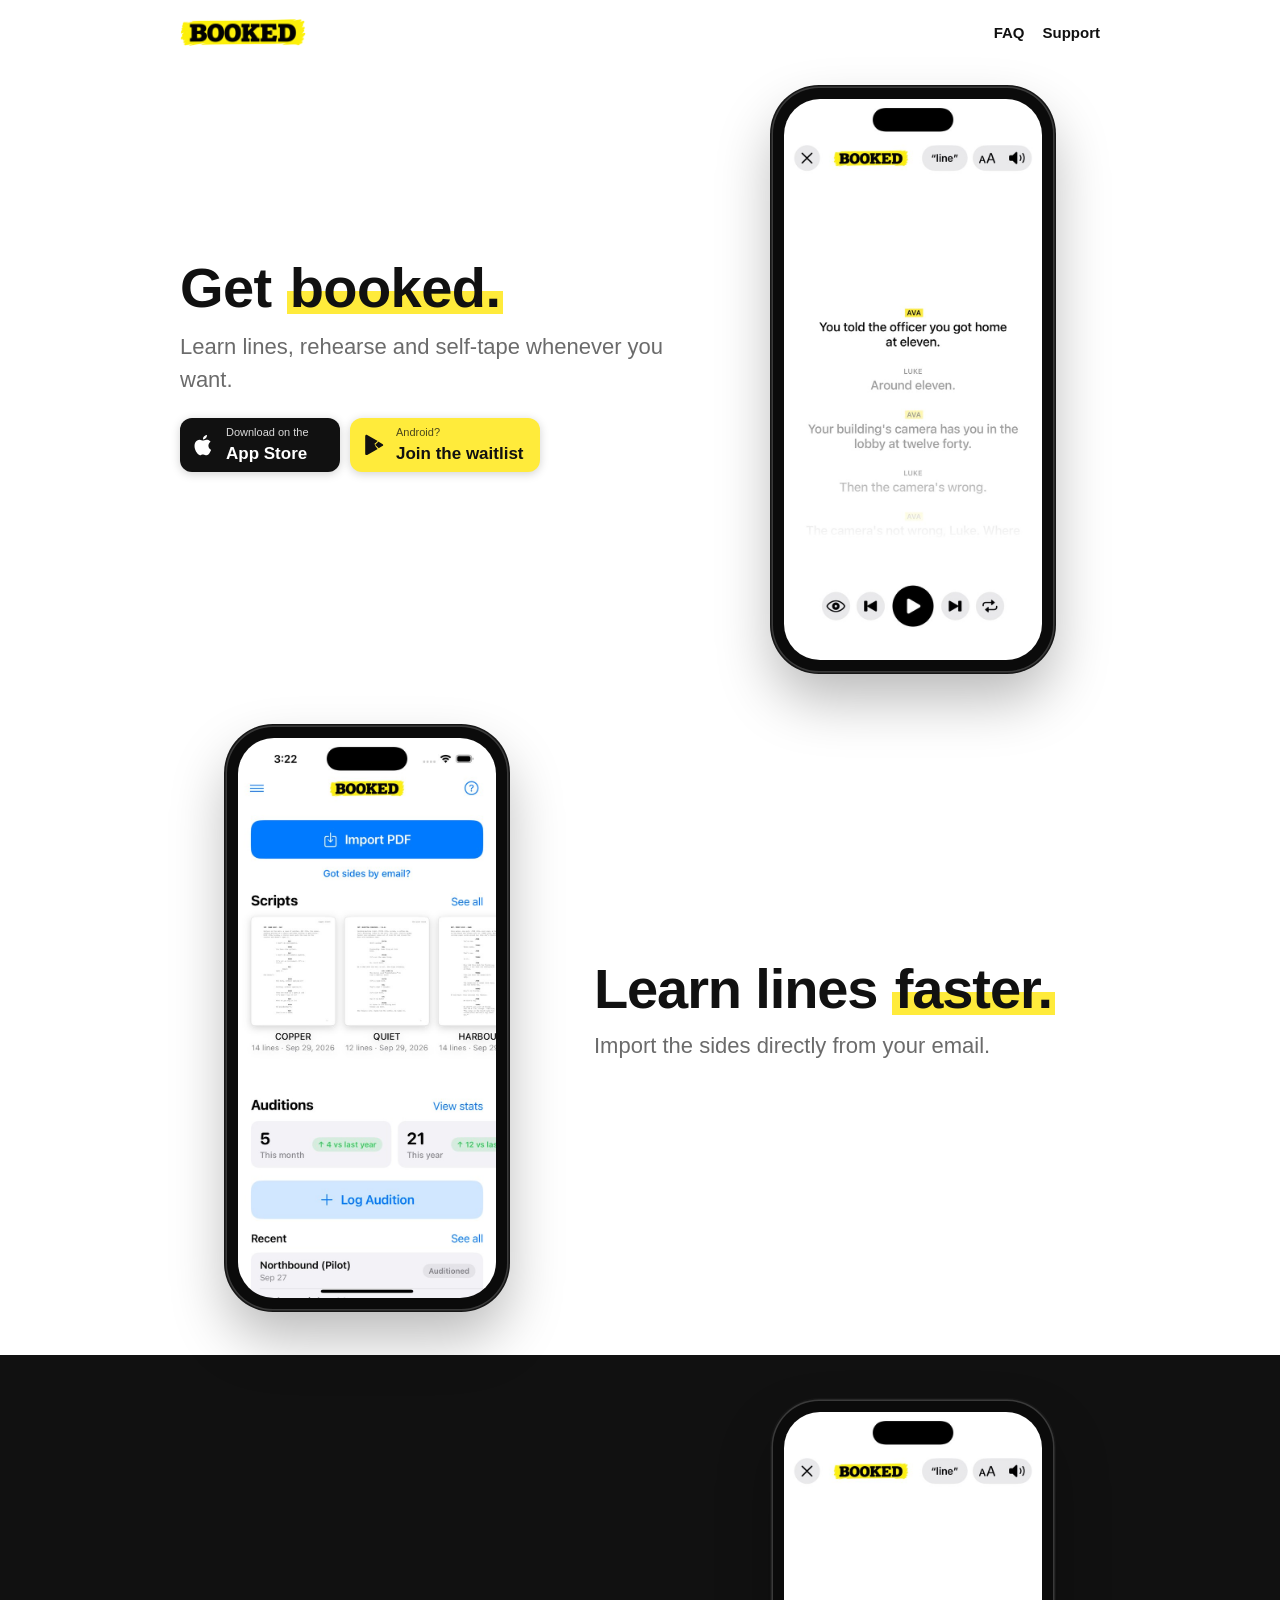
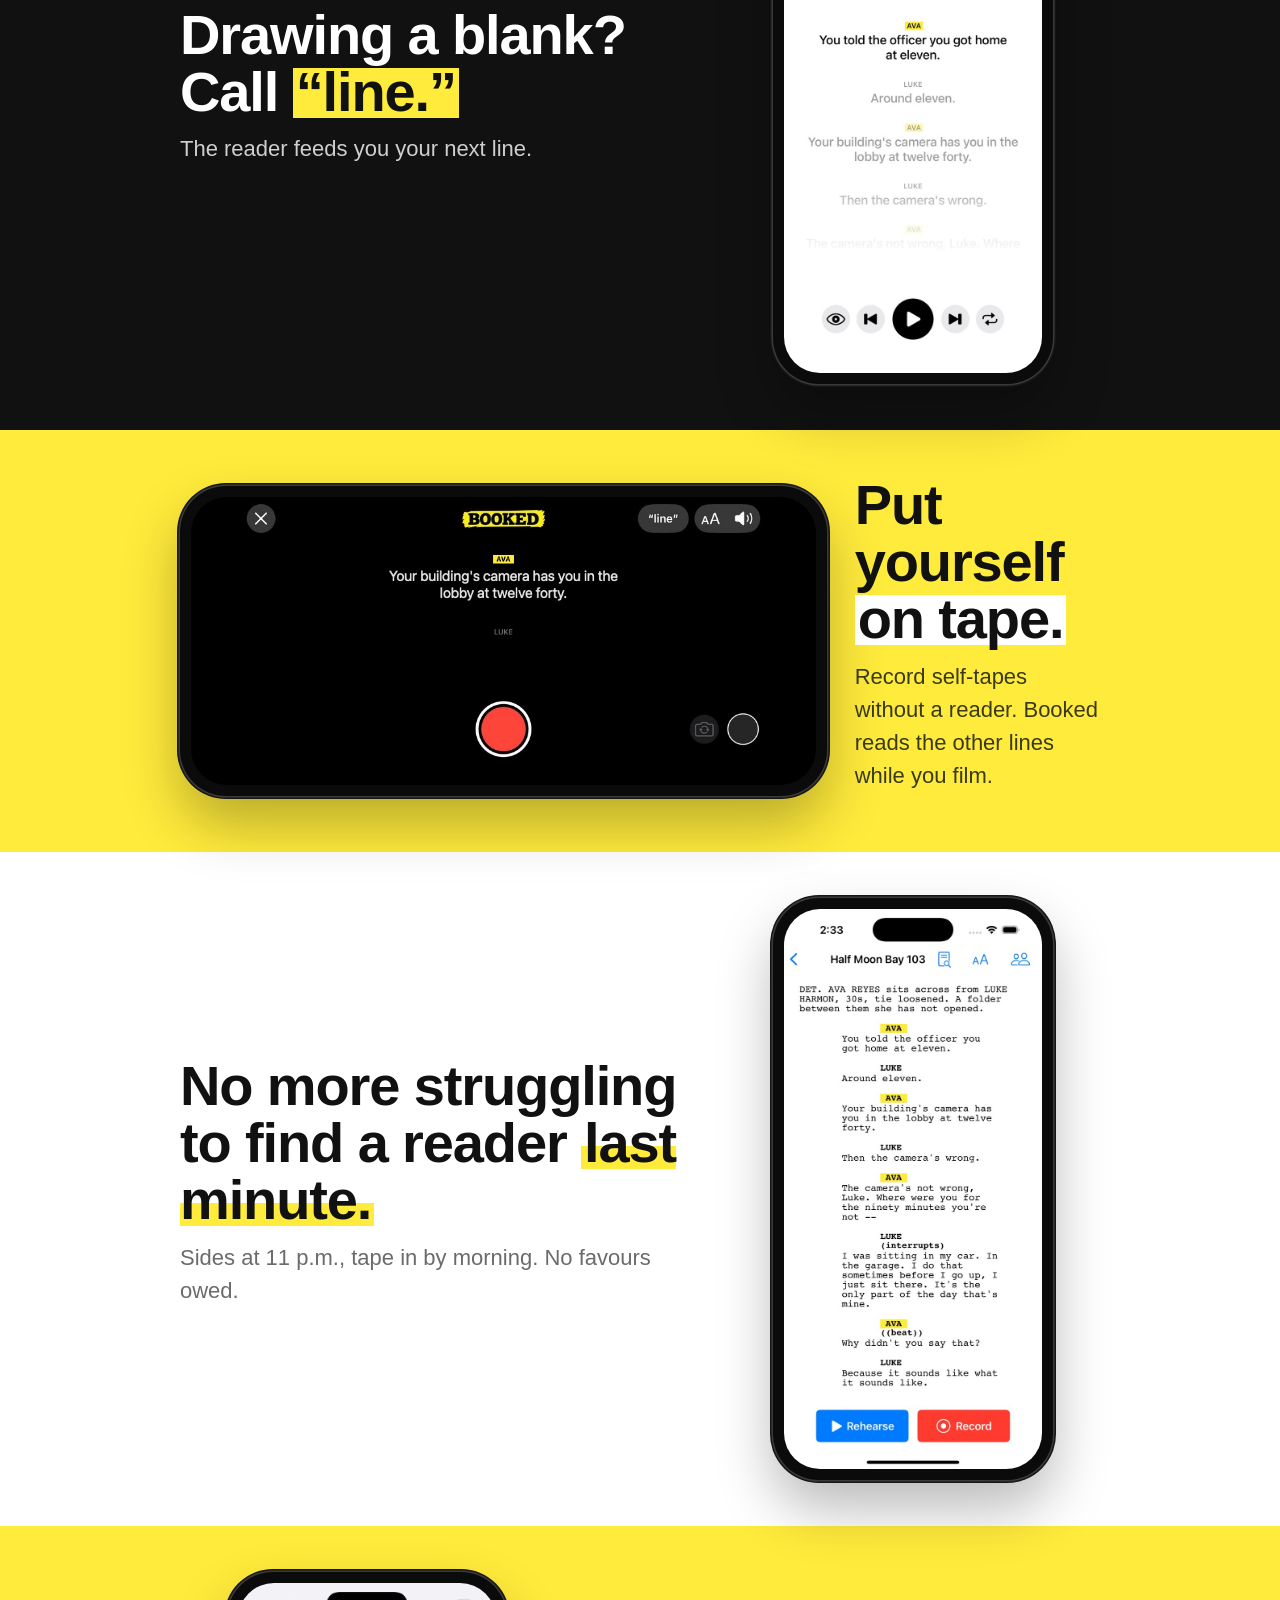
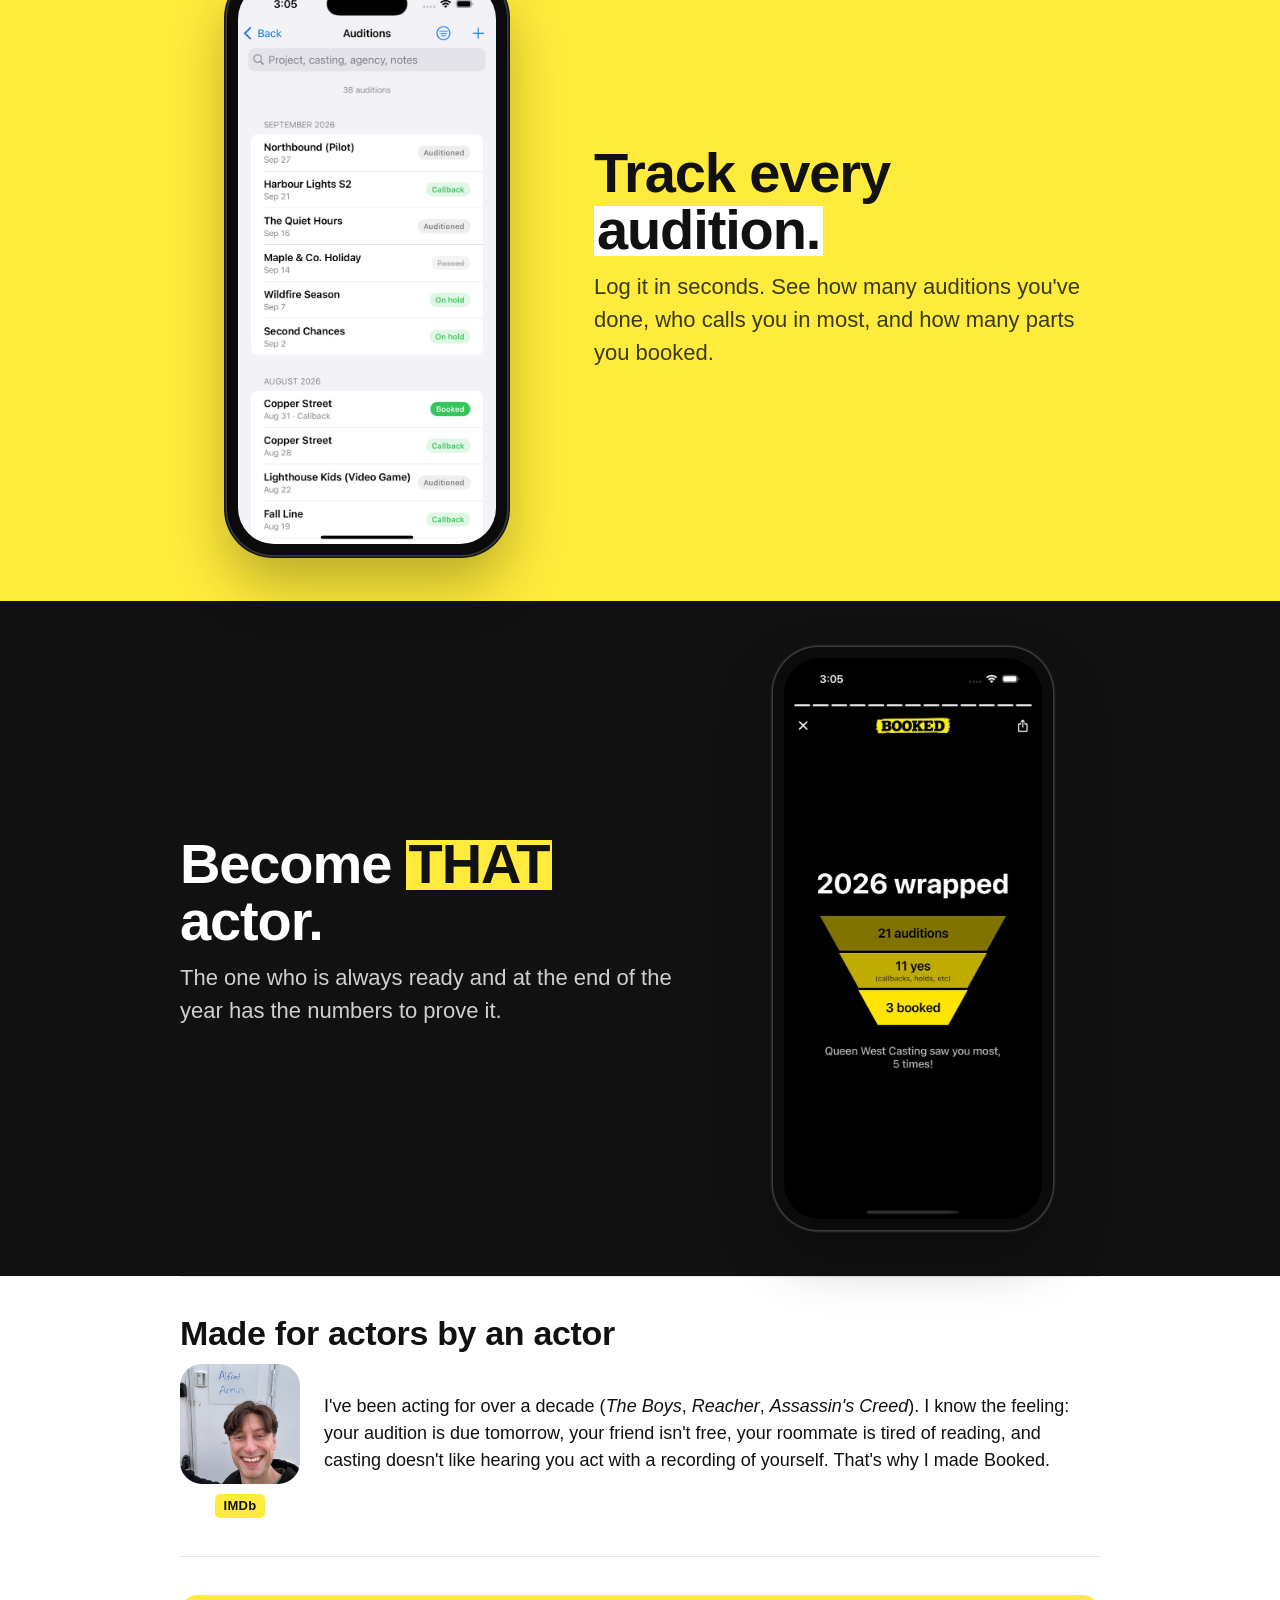
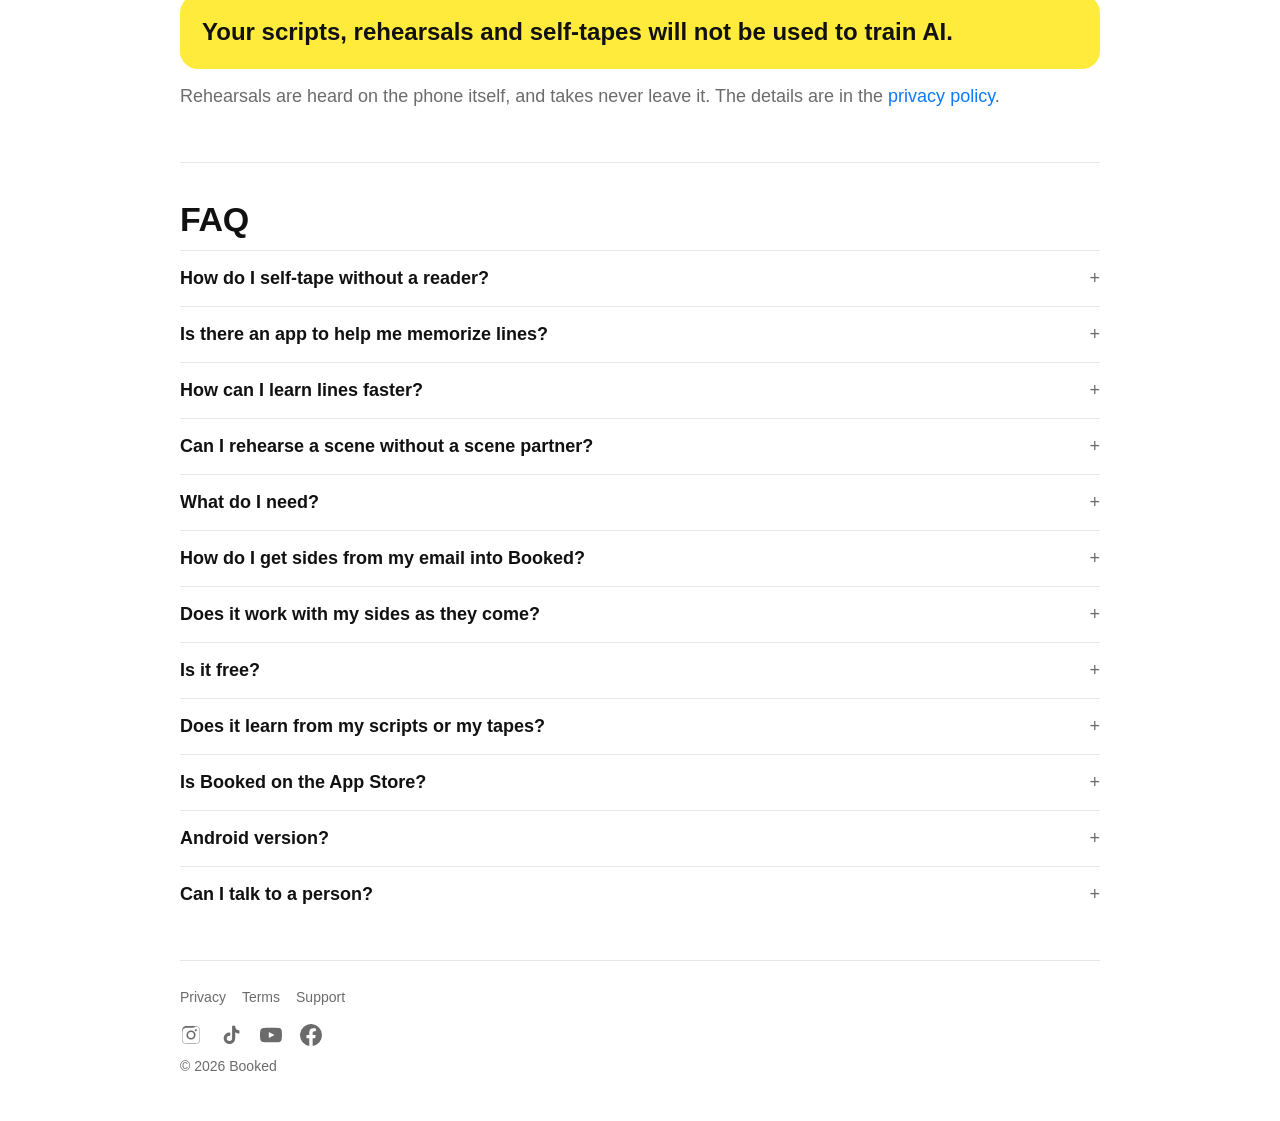
==== public/index.html @ 01e5031c "Search and answer-engine pass: memorize/rehearse/self-tape wording, accurate structured data - Meta " ====
<!DOCTYPE html>
<html lang="en">
<head>
  <meta charset="UTF-8" />
  <meta name="viewport" content="width=device-width, initial-scale=1" />
  <title>Booked: the app to learn lines, rehearse and self-tape</title>
  <meta name="description" content="Booked is the app to memorize lines, rehearse and record self-tapes without a reader. It reads the other characters, comes in on your cue, and feeds you the next line when you blank. Made for actors by a working actor." />
  <link rel="icon" href="favicon.png" />
  <link rel="apple-touch-icon" href="apple-touch-icon.png" />
  <link rel="canonical" href="https://bookedactors.com/" />
  <meta property="og:type" content="website" />
  <meta property="og:title" content="Booked: the app to learn lines, rehearse and self-tape" />
  <meta property="og:description" content="A reader that runs your sides with you, comes in on your cue, and tapes the take. Made for actors by a working actor." />
  <meta property="og:site_name" content="Booked" />
  <meta property="og:url" content="https://bookedactors.com/" />
  <meta property="og:image" content="https://bookedactors.com/shot-rehearse.jpg" />
  <meta name="twitter:card" content="summary_large_image" />
  <link rel="stylesheet" href="site.css" />
  <script defer src="/_vercel/insights/script.js"></script>
  <script type="application/ld+json">
  {
    "@context": "https://schema.org",
    "@graph": [
      {
        "@type": "SoftwareApplication",
        "name": "Booked",
        "url": "https://bookedactors.com/",
        "applicationCategory": "LifestyleApplication",
        "operatingSystem": "iOS",
        "inLanguage": "en",
        "downloadUrl": "https://apps.apple.com/app/id6818271531",
        "image": "https://bookedactors.com/icon.png",
        "screenshot": [
          "https://bookedactors.com/shot-rehearse.jpg",
          "https://bookedactors.com/shot-home.jpg",
          "https://bookedactors.com/shot-record-landscape.jpg",
          "https://bookedactors.com/shot-auditions.jpg"
        ],
        "description": "A self-tape reader app for actors. Import your sides, rehearse with a reader that plays the other characters and comes in on your cue, memorize your lines by calling \"line\" when you blank, record self-tapes without a reader, and track your auditions.",
        "offers": [
          {
            "@type": "Offer",
            "name": "Free download",
            "price": "0",
            "priceCurrency": "USD",
            "description": "Free to download. The audition tracker and the demo scene are free."
          },
          {
            "@type": "Offer",
            "name": "Booked monthly subscription",
            "price": "14.99",
            "priceCurrency": "USD",
            "description": "Auto-renewing monthly subscription, billed through the App Store. Builds a reader for your own sides so you can rehearse and record with it.",
            "priceSpecification": {
              "@type": "UnitPriceSpecification",
              "price": "14.99",
              "priceCurrency": "USD",
              "billingDuration": "P1M",
              "referenceQuantity": { "@type": "QuantitativeValue", "value": 1, "unitCode": "MON" }
            }
          }
        ],
        "author": { "@type": "Person", "name": "Aris Tyros", "jobTitle": "Actor" },
        "sameAs": [
          "https://apps.apple.com/app/id6818271531",
          "https://www.instagram.com/bookedactors",
          "https://www.tiktok.com/@bookedactors",
          "https://www.youtube.com/@bookedactors",
          "https://www.facebook.com/bookedactors"
        ],
        "featureList": [
          "Audition reader that plays the other characters and comes in on your cue",
          "Rehearse scenes without a scene partner",
          "Memorize lines: call \"line\" when you blank and hear the next few words",
          "Record self-tapes without a reader",
          "Import sides as a PDF or share them straight from email",
          "Audition tracker with stats and a yearly Wrapped"
        ]
      },
      {
        "@type": "FAQPage",
        "mainEntity": [
          { "@type": "Question", "name": "How do I self-tape without a reader?", "acceptedAnswer": { "@type": "Answer", "text": "Use a self-tape reader app. Booked reads the other characters in a natural voice, waits while you speak, and comes in on your last word, so you can record the take alone. Casting hears a real back-and-forth, not you acting against a recording of your own voice." } },
          { "@type": "Question", "name": "Is there an app to help me memorize lines?", "acceptedAnswer": { "@type": "Answer", "text": "Yes. Booked runs the scene with you as many times as you like. The reader plays the other characters, so you memorize your lines on their cues, the way you'll play them in the room. When you blank, call \"line\" and it feeds you the next few words." } },
          { "@type": "Question", "name": "How can I learn lines faster?", "acceptedAnswer": { "@type": "Answer", "text": "Run the scene out loud, with a reader, as many times as it takes. When you blank, call \"line\" and Booked feeds you the next few words instead of you stopping to look at the page." } },
          { "@type": "Question", "name": "Can I rehearse a scene without a scene partner?", "acceptedAnswer": { "@type": "Answer", "text": "Yes. Booked's reader plays every other character, waits for you, and picks up on your last word. Rehearse at 11 p.m. or ten minutes before you tape, as often as you need." } },
          { "@type": "Question", "name": "What do I need?", "acceptedAnswer": { "@type": "Answer", "text": "An iPhone and the PDF of your sides. Booked reads it and works out who says what." } },
          { "@type": "Question", "name": "How do I get sides from my email into Booked?", "acceptedAnswer": { "@type": "Answer", "text": "Open the email, tap the PDF, tap Share, pick Booked. The first time, Booked is under More: tap More, then Edit, then the + beside Booked, then the checkmark to save." } },
          { "@type": "Question", "name": "Does it work with my sides as they come?", "acceptedAnswer": { "@type": "Answer", "text": "Yes. PDFs from casting or your agent, including scans with your start and end marks. A sharp scan works; a blurry photo of a page may not." } },
          { "@type": "Question", "name": "Is Booked free?", "acceptedAnswer": { "@type": "Answer", "text": "Downloading, tracking your auditions and the demo scene are free. A reader for your own sides comes with a monthly subscription, priced well under hiring a reader." } },
          { "@type": "Question", "name": "Does Booked learn from my scripts or my tapes?", "acceptedAnswer": { "@type": "Answer", "text": "No. Your scripts, rehearsals and self-tapes are not used to train AI, by us or by the services behind the reader. Takes never leave your phone." } },
          { "@type": "Question", "name": "Is Booked on the App Store?", "acceptedAnswer": { "@type": "Answer", "text": "Yes, for iPhone: https://apps.apple.com/app/id6818271531" } },
          { "@type": "Question", "name": "Is there an Android version of Booked?", "acceptedAnswer": { "@type": "Answer", "text": "After iPhone. Leave your email on bookedactors.com and you'll get one note when it's on Google Play." } },
          { "@type": "Question", "name": "Can I talk to a person?", "acceptedAnswer": { "@type": "Answer", "text": "You can talk to Aris, the actor who made Booked: aris@bookedactors.com, or Message Aris from inside the app." } }
        ]
      }
    ]
  }
  </script>
</head>
<body>
<div class="wrap">
  <header class="top">
    <a class="brand" href="/"><img src="wordmark.png" alt="Booked" /></a>
    <nav><a href="#faq">FAQ</a><a href="support.html">Support</a></nav>
  </header>

  <section class="hero split" style="border-top: 0;">
    <div class="text">
    <h1>Get <span class="mark">booked.</span></h1>
    <p class="lead">Learn lines, rehearse and self-tape whenever you want.</p>

    <div class="stores" aria-label="Download">
      <a class="store apple" id="apple-button" href="https://apps.apple.com/app/id6818271531">
        <svg viewBox="0 0 24 24" aria-hidden="true"><path d="M16.4 12.6c0-2.6 2.1-3.8 2.2-3.9-1.2-1.8-3.1-2-3.7-2-1.6-.2-3.1.9-3.9.9-.8 0-2-.9-3.4-.9-1.7 0-3.3 1-4.2 2.6-1.8 3.1-.5 7.8 1.3 10.3.9 1.2 1.9 2.6 3.2 2.6 1.3-.1 1.8-.8 3.3-.8s2 .8 3.4.8c1.4 0 2.3-1.3 3.1-2.5 1-1.4 1.4-2.8 1.4-2.9-.1 0-2.7-1-2.7-4.2zM13.9 5c.7-.8 1.2-2 1-3.1-1 0-2.2.7-2.9 1.5-.6.7-1.2 1.9-1 3 1.1.1 2.2-.6 2.9-1.4z"/></svg>
        <span><small>Download on the</small><b>App Store</b></span>
      </a>
      <button class="store play" type="button" id="android-button" aria-controls="waitlist" aria-expanded="false"
              data-platform="android" data-title="Booked on Android" data-store="Google Play">
        <svg viewBox="0 0 24 24" aria-hidden="true"><path d="M3.6 2.2c-.3.3-.4.7-.4 1.2v17.2c0 .5.1.9.4 1.2l.1.1 9.6-9.7v-.2L3.7 2.1l-.1.1zm12.9 12.9L13.3 12v-.2l3.2-3.2.1.1 3.8 2.2c1.1.6 1.1 1.6 0 2.2l-3.8 2.1-.1-.1zM15.7 15.9 12.4 12 3.6 21.8c.4.4.9.4 1.6.1l10.5-6zM15.7 8.1 5.2 2.1c-.7-.4-1.2-.3-1.6.1l8.8 8.8 3.3-2.9z"/></svg>
        <span><small>Android?</small><b>Join the waitlist</b></span>
      </button>
    </div>
    <p class="inapp-hint" id="inapp-hint" hidden>Not opening? Tap ••• at the top and choose Open in browser.</p>

    </div>
    <div class="device"><img src="shot-rehearse.jpg" alt="Booked's Rehearse screen: your line bright, the reader's lines dimmed, ready to play" /></div>
  </section>
</div>

<section class="band">
  <div class="wrap split flip">
    <div class="text"><h2>Learn lines <span class="mark">faster.</span></h2>
    <p class="lead">Import the sides directly from your email.</p></div>
    <div class="device"><img src="shot-home.jpg" alt="Booked's home screen: Import PDF and your scripts as mini pages" /></div>
  </div>
</section>

<section class="band black">
  <div class="wrap split">
    <div class="text"><h2>Drawing a blank? Call <span class="mark">&ldquo;line.&rdquo;</span></h2>
    <p class="lead">The reader feeds you your next line.</p></div>
    <div class="device small"><img src="shot-rehearse.jpg" alt="The Rehearse screen with the line pill at the top" /></div>
  </div>
</section>

<section class="band yellow">
  <div class="wrap split flip">
    <div class="text"><h2>Put yourself <span class="mark white">on tape.</span></h2>
    <p class="lead">Record self-tapes without a reader. Booked reads the other lines while you film.</p></div>
    <div class="device wide"><img src="shot-record-landscape.jpg" alt="Booked's Record screen held sideways, the way a self-tape is filmed: the scene over the camera, the record button" /></div>
  </div>
</section>

<section class="band">
  <div class="wrap split">
    <div class="text"><h2>No more struggling to find a reader <span class="mark">last minute.</span></h2>
    <p class="lead">Sides at 11 p.m., tape in by morning. No favours owed.</p></div>
    <div class="device"><img src="shot-script.jpg" alt="A script broken down in Booked, with Rehearse and Record at the bottom" /></div>
  </div>
</section>

<section class="band yellow">
  <div class="wrap split flip">
    <div class="text"><h2>Track every <span class="mark white">audition.</span></h2>
    <p class="lead">Log it in seconds. See how many auditions you've done, who calls you in most, and how many parts you booked.</p></div>
    <div class="device"><img src="shot-auditions.jpg" alt="The audition log: projects by month with outcomes" /></div>
  </div>
</section>

<section class="band black">
  <div class="wrap split">
    <div class="text"><h2>Become <span class="mark">THAT</span> actor.</h2>
    <p class="lead">The one who is always ready and at the end of the year has the numbers to prove it.</p></div>
    <div class="device"><img src="shot-wrapped-3.jpg" alt="Your year of auditions, wrapped: auditions, yeses, bookings" /></div>
  </div>
</section>

<div class="wrap">
  <section>
    <h2>Made for actors by an actor</h2>
    <div class="founder">
      <div class="portrait">
        <div class="disc"><img src="founder.png" alt="Aris, the actor who made Booked" /></div>
        <a class="imdb" href="https://www.imdb.com/name/nm5206138/" target="_blank" rel="noopener" aria-label="Aris on IMDb">IMDb</a>
      </div>
      <div>
        <p>I've been acting for over a decade (<em>The Boys</em>, <em>Reacher</em>, <em>Assassin's Creed</em>). I know the feeling: your audition is due tomorrow, your friend isn't free, your roommate is tired of reading, and casting doesn't like hearing you act with a recording of yourself. That's why I made Booked.</p>
      </div>
    </div>
  </section>

  <section>
    <div class="promise">Your scripts, rehearsals and self-tapes will not be used to train AI.</div>
    <p class="quiet" style="margin-top: 14px;">Rehearsals are heard on the phone itself, and takes never leave it. The details are in the <a href="privacy.html">privacy policy</a>.</p>
  </section>

  <section id="faq">
    <h2>FAQ</h2>
    <details><summary>How do I self-tape without a reader?</summary><p>Use a self-tape reader app. Booked reads the other characters in a natural voice, waits while you speak, and comes in on your last word, so you can record the take alone. Casting hears a real back-and-forth, not you acting against a recording of your own voice.</p></details>
    <details><summary>Is there an app to help me memorize lines?</summary><p>Yes. Booked runs the scene with you as many times as you like. The reader plays the other characters, so you memorize your lines on their cues, the way you'll play them in the room. When you blank, call &ldquo;line&rdquo; and it feeds you the next few words.</p></details>
    <details><summary>How can I learn lines faster?</summary><p>Run the scene out loud, with a reader, as many times as it takes. When you blank, call &ldquo;line&rdquo; and Booked feeds you the next few words instead of you stopping to look at the page.</p></details>
    <details><summary>Can I rehearse a scene without a scene partner?</summary><p>Yes. Booked's reader plays every other character, waits for you, and picks up on your last word. Rehearse at 11 p.m. or ten minutes before you tape, as often as you need.</p></details>
    <details><summary>What do I need?</summary><p>An iPhone and the PDF of your sides. Booked reads it and works out who says what.</p></details>
    <details><summary>How do I get sides from my email into Booked?</summary><p>Open the email, tap the PDF, tap Share, pick Booked. The first time, Booked is under More: tap More, then Edit, then the + beside Booked, then the checkmark to save. The <a href="support.html#email">support page</a> walks through it with pictures.</p></details>
    <details><summary>Does it work with my sides as they come?</summary><p>Yes. PDFs from casting or your agent, including scans with your start and end marks. A sharp scan works; a blurry photo of a page may not.</p></details>
    <details><summary>Is it free?</summary><p>Downloading, tracking your auditions and the demo scene are free. A reader for your own sides comes with a monthly subscription, priced well under hiring a reader.</p></details>
    <details><summary>Does it learn from my scripts or my tapes?</summary><p>No. Your scripts, rehearsals and self-tapes are not used to train AI, by us or by the services behind the reader. Takes never leave your phone.</p></details>
    <details><summary>Is Booked on the App Store?</summary><p>Yes, for iPhone. <a href="https://apps.apple.com/app/id6818271531">Get it on the App Store</a>.</p></details>
    <details><summary>Android version?</summary><p>After iPhone. <a href="#android">Leave your email</a> and you'll get one note when it's on Google Play.</p></details>
    <details><summary>Can I talk to a person?</summary><p>You can talk to me. <a href="mailto:aris@bookedactors.com?subject=Booked">aris@bookedactors.com</a>, or Message Aris from inside the app.</p></details>
  </section>

  <footer>
    <div><a href="privacy.html">Privacy</a><a href="terms.html">Terms</a><a href="support.html">Support</a></div>
    <div class="social" aria-label="Booked on social media">
      <a href="https://www.instagram.com/bookedactors" target="_blank" rel="noopener" aria-label="Instagram" title="Instagram"><svg viewBox="0 0 24 24" aria-hidden="true"><path d="M12 2.2c3.2 0 3.6 0 4.8.1 1.2.1 1.8.2 2.2.4.6.2 1 .5 1.4.9.4.4.7.8.9 1.4.2.4.4 1 .4 2.2.1 1.3.1 1.6.1 4.8s0 3.6-.1 4.8c-.1 1.2-.2 1.8-.4 2.2-.2.6-.5 1-.9 1.4-.4.4-.8.7-1.4.9-.4.2-1 .4-2.2.4-1.3.1-1.6.1-4.8.1s-3.6 0-4.8-.1c-1.2-.1-1.8-.2-2.2-.4-.6-.2-1-.5-1.4-.9-.4-.4-.7-.8-.9-1.4-.2-.4-.4-1-.4-2.2C2.2 15.6 2.2 15.2 2.2 12s0-3.6.1-4.8c.1-1.2.2-1.8.4-2.2.2-.6.5-1 .9-1.4.4-.4.8-.7 1.4-.9.4-.2 1-.4 2.2-.4C8.4 2.2 8.8 2.2 12 2.2zm0 1.8c-3.1 0-3.5 0-4.7.1-1.1 0-1.7.2-2.1.4-.5.2-.9.4-1.3.8-.4.4-.6.8-.8 1.3-.1.4-.3 1-.4 2.1C2.6 9.9 2.6 10.3 2.6 12s0 3.5.1 4.7c0 1.1.2 1.7.4 2.1.2.5.4.9.8 1.3.4.4.8.6 1.3.8.4.1 1 .3 2.1.4 1.2.1 1.6.1 4.7.1s3.5 0 4.7-.1c1.1 0 1.7-.2 2.1-.4.5-.2.9-.4 1.3-.8.4-.4.6-.8.8-1.3.1-.4.3-1 .4-2.1.1-1.2.1-1.6.1-4.7s0-3.5-.1-4.7c0-1.1-.2-1.7-.4-2.1-.2-.5-.4-.9-.8-1.3-.4-.4-.8-.6-1.3-.8-.4-.1-1-.3-2.1-.4C15.5 4 15.1 4 12 4zm0 3a5 5 0 1 1 0 10 5 5 0 0 1 0-10zm0 1.8a3.2 3.2 0 1 0 0 6.4 3.2 3.2 0 0 0 0-6.4zm5.2-3.2a1.2 1.2 0 1 1 0 2.4 1.2 1.2 0 0 1 0-2.4z"/></svg></a>
      <a href="https://www.tiktok.com/@bookedactors" target="_blank" rel="noopener" aria-label="TikTok" title="TikTok"><svg viewBox="0 0 24 24" aria-hidden="true"><path d="M16.6 2h-3.4v13.6a2.9 2.9 0 1 1-2.9-2.9c.3 0 .6 0 .9.1V9.3a6.3 6.3 0 1 0 5.4 6.3V8.9c1.3.9 2.9 1.5 4.6 1.5V7a4.9 4.9 0 0 1-4.6-5z"/></svg></a>
      <a href="https://www.youtube.com/@bookedactors" target="_blank" rel="noopener" aria-label="YouTube" title="YouTube"><svg viewBox="0 0 24 24" aria-hidden="true"><path d="M23.5 6.5a3 3 0 0 0-2.1-2.1C19.5 4 12 4 12 4s-7.5 0-9.4.5A3 3 0 0 0 .5 6.5C0 8.4 0 12 0 12s0 3.6.5 5.5a3 3 0 0 0 2.1 2.1C4.5 20 12 20 12 20s7.5 0 9.4-.5a3 3 0 0 0 2.1-2.1c.5-1.9.5-5.4.5-5.4s0-3.6-.5-5.5zM9.6 15.4V8.6l6.3 3.4-6.3 3.4z"/></svg></a>
      <a href="https://www.facebook.com/bookedactors" target="_blank" rel="noopener" aria-label="Facebook" title="Facebook"><svg viewBox="0 0 24 24" aria-hidden="true"><path d="M24 12a12 12 0 1 0-13.9 11.9v-8.4H7.1V12h3V9.4c0-3 1.8-4.7 4.5-4.7 1.3 0 2.7.2 2.7.2v3h-1.5c-1.5 0-2 .9-2 1.9V12h3.3l-.5 3.5h-2.8v8.4A12 12 0 0 0 24 12z"/></svg></a>
    </div>
    <div class="made">&copy; 2026 Booked</div>
  </footer>
</div>
<div class="inapp-card" id="inapp-card" hidden>
  <div class="inapp-arrow" aria-hidden="true">&#8599;</div>
  <p><b>Tap ••• up here</b><br>then <b>Open in browser</b><br>to get Booked on the App Store.</p>
  <small>Tap anywhere to close</small>
</div>
<dialog class="waitlist" id="waitlist" aria-labelledby="waitlist-title">
  <h3 id="waitlist-title">Booked on Android</h3>
  <form id="waitlist-form" novalidate>
    <input type="email" name="email" id="waitlist-email" placeholder="you@email.com" autocomplete="email" inputmode="email" required aria-label="Email" />
    <button type="submit" id="waitlist-button">Join</button>
  </form>
  <p class="why" id="waitlist-why">One email when it's on Google Play. Nothing else.</p>
  <p class="done" id="waitlist-done" hidden>You're on the list. Break a leg.</p>
  <p class="err" id="waitlist-err" hidden>That didn't go through. Try again, or email aris@bookedactors.com.</p>
  <button type="button" class="close" id="waitlist-close" aria-label="Close">&times;</button>
</dialog>

<script>
  // Phones rise into place as they scroll into view; skipped when the
  // person has asked for reduced motion.
  (function () {
    if (window.matchMedia && window.matchMedia("(prefers-reduced-motion: reduce)").matches) return;
    var devices = document.querySelectorAll(".device");
    devices.forEach(function (d) { d.classList.add("will-rise"); });
    if (!("IntersectionObserver" in window)) { devices.forEach(function (d) { d.classList.add("risen"); }); return; }
    var io = new IntersectionObserver(function (entries) {
      entries.forEach(function (e) { if (e.isIntersecting) { e.target.classList.add("risen"); io.unobserve(e.target); } });
    }, { threshold: 0.25 });
    devices.forEach(function (d) { io.observe(d); });
  })();
  // TikTok's in-app browser refuses to hand the App Store
  // link over ("Action cannot be completed", Nov 10). A tap there shows a card
  // pointing at the ••• menu → Open in browser; Safari then opens the store.
  (function () {
    var ua = navigator.userAgent || "";
    if (!/BytedanceWebview|musical_ly|TikTok/i.test(ua)) return;   // Instagram hands the link over fine
    var h = document.getElementById("inapp-hint"); if (h) h.hidden = false;
    var card = document.getElementById("inapp-card");
    document.querySelectorAll('a[href^="https://apps.apple.com/app/id6818271531"]').forEach(function (a) {
      a.addEventListener("click", function (e) { e.preventDefault(); card.hidden = false; });
    });
    card.addEventListener("click", function () { card.hidden = true; });
  })();
  // Android waitlist: one row in Supabase `waitlist` (anon insert only), platform "android".
  // iPhone is live, so the apple opener is now a plain App Store link.
  (function () {
    var form = document.getElementById("waitlist-form");
    var input = document.getElementById("waitlist-email");
    var button = document.getElementById("waitlist-button");
    var done = document.getElementById("waitlist-done");
    var err = document.getElementById("waitlist-err");
    var why = document.getElementById("waitlist-why");
    var title = document.getElementById("waitlist-title");
    var box = document.getElementById("waitlist");
    var openers = { android: document.getElementById("android-button") };
    var platform = "android";
    function open(which) {
      platform = openers[which] ? which : "android";
      var o = openers[platform];
      title.textContent = o.getAttribute("data-title");
      why.textContent = "One email when it's on " + o.getAttribute("data-store") + ". Nothing else.";
      form.hidden = false; done.hidden = true; err.hidden = true; button.disabled = false;
      if (typeof box.showModal === "function") box.showModal(); else box.setAttribute("open", "");
      o.setAttribute("aria-expanded", "true");
      setTimeout(function () { input.focus(); }, 50);
    }
    function close() { if (box.open) box.close(); Object.keys(openers).forEach(function (k) { openers[k].setAttribute("aria-expanded", "false"); }); }
    Object.keys(openers).forEach(function (k) { openers[k].addEventListener("click", function () { open(k); }); });
    document.getElementById("waitlist-close").addEventListener("click", close);
    box.addEventListener("click", function (e) { if (e.target === box) close(); });   // the backdrop
    document.querySelectorAll('a[href="#android"]').forEach(function (a) { a.addEventListener("click", function (e) { e.preventDefault(); open(a.getAttribute("href").slice(1)); }); });
    if (location.hash === "#android") open("android");
    if (location.hash === "#apple") location.replace("https://apps.apple.com/app/id6818271531");
    var URL = "https://nevtprygfiepwtdfacuh.supabase.co/rest/v1/waitlist";
    var KEY = "eyJhbGciOiJIUzI1NiIsInR5cCI6IkpXVCJ9.eyJpc3MiOiJzdXBhYmFzZSIsInJlZiI6Im5ldnRwcnlnZmllcHd0ZGZhY3VoIiwicm9sZSI6ImFub24iLCJpYXQiOjE3OTAyNTg0NTUsImV4cCI6MjEwNTgzNDQ1NX0.Q6Hl50d9VvXKE_s4CB4-ZZ3qiFJA23WiXNoUf5CaAQQ";
    form.addEventListener("submit", function (e) {
      e.preventDefault();
      var email = (input.value || "").trim();
      err.hidden = true;
      if (!/^[^\s@]+@[^\s@]+\.[^\s@]+$/.test(email)) { input.focus(); return; }
      button.disabled = true;
      fetch(URL, {
        method: "POST",
        headers: { "apikey": KEY, "Authorization": "Bearer " + KEY, "Content-Type": "application/json", "Prefer": "return=minimal" },
        body: JSON.stringify({ email: email, platform: platform })
      }).then(function (r) {
        if (r.ok || r.status === 409) { form.hidden = true; done.hidden = false; }
        else { throw new Error(String(r.status)); }
      }).catch(function () { err.hidden = false; button.disabled = false; });
    });
  })();
  // FAQ: a tap anywhere inside an open answer closes it (links still work).
  document.querySelectorAll("#faq details").forEach(function (d) {
    d.addEventListener("click", function (e) {
      if (e.target.closest("summary") || e.target.closest("a")) return;
      d.open = false;
    });
  });
</script>
</body>
</html>
---- public/site.css ----
:root {
  --yellow: #ffeb3b;
  --ink: #111111;
  --paper: #ffffff;
  --muted: #6b6b6b;
  --rule: #e6e6e6;
  --blue: #0a7aff;
  --soft: #f4f4f6;
  --max: 720px;
}
@media (prefers-color-scheme: dark) {
  :root { --ink: #f2f2f2; --paper: #0e0e0e; --muted: #a0a0a0; --rule: #262626; --yellow: #fadb33; --blue: #3b8fff; --soft: #1a1a1c; }
}
* { box-sizing: border-box; }
html { -webkit-text-size-adjust: 100%; scroll-behavior: smooth; }
body {
  margin: 0; background: var(--paper); color: var(--ink);
  font-family: -apple-system, BlinkMacSystemFont, "SF Pro Text", "Helvetica Neue", Helvetica, Arial, sans-serif;
  font-size: 18px; line-height: 1.5;
}
a { color: var(--blue); text-decoration: none; }
a:hover { text-decoration: underline; }
.wrap { max-width: var(--max); margin: 0 auto; padding: 0 20px; }
header.top { display: flex; align-items: center; justify-content: space-between; padding: 18px 0 8px; }
header.top .brand img { height: 28px; width: auto; display: block; }
header.top nav a { color: var(--ink); margin-left: 18px; font-weight: 600; font-size: 15px; }
.mark { background: linear-gradient(transparent 55%, var(--yellow) 55%, var(--yellow) 92%, transparent 92%); padding: 0 3px; }
@media (prefers-color-scheme: dark) { .mark { color: #111; background: linear-gradient(transparent 12%, var(--yellow) 12%, var(--yellow) 92%, transparent 92%); } }
h1, h2, h3 { line-height: 1.1; letter-spacing: -0.01em; margin: 0 0 12px; }
h1 { font-size: clamp(36px, 9vw, 56px); font-weight: 800; }
h2 { font-size: clamp(26px, 6vw, 34px); font-weight: 800; }
h3 { font-size: 20px; font-weight: 700; margin-bottom: 6px; }
p { margin: 0 0 14px; }
.lead { font-size: clamp(18px, 4.6vw, 22px); color: var(--muted); }

/* Hero: the ask first, the picture second */
.hero { padding: 22px 0 10px; text-align: center; }
.hero .lead { max-width: 560px; margin: 0 auto 22px; }
.stores { display: flex; gap: 10px; justify-content: center; flex-wrap: wrap; margin-bottom: 30px; }
.store {
  display: inline-flex; align-items: center; gap: 10px; min-width: 160px; height: 54px; padding: 0 16px 0 12px;
  border-radius: 12px; background: var(--ink); color: var(--paper); text-align: left; line-height: 1.05;
}
.store svg { width: 24px; height: 24px; flex: none; fill: currentColor; }
.store small { display: block; font-size: 11px; font-weight: 500; opacity: 0.85; }
.store b { display: block; font-size: 17px; font-weight: 700; }
.store.soon { background: var(--soft); color: var(--muted); border: 1px solid var(--rule); cursor: default; }
.store.soon:hover { text-decoration: none; }
.stores-note { color: var(--muted); font-size: 14px; margin: 0 0 22px; }
/* The Android waitlist opener: a real button in the badge's shape, the only live one before launch */
button.store.play { font: inherit; border: 0; cursor: pointer; background: var(--yellow); color: #111; box-shadow: 0 2px 10px rgba(0,0,0,0.18); }
button.store.play:hover { filter: brightness(0.96); }
button.store.play:active { transform: translateY(1px); }
button.store.play small { opacity: 0.75; }
/* iPhone waitlist, until the App Store badge replaces it: the ink pill, same shape as the Play button. */
.store.apple { font: inherit; border: 0; cursor: pointer; text-decoration: none; background: var(--ink); color: var(--paper); box-shadow: 0 2px 10px rgba(0,0,0,0.18); }
a.store.apple:hover { text-decoration: none; filter: brightness(1.15); }
.store.apple:active { transform: translateY(1px); }

/* Waitlist: the one thing a visitor can do before launch */
/* The Android waitlist is a dialog: nothing on the page but the button */
dialog.waitlist { width: min(480px, calc(100vw - 32px)); padding: 22px 20px 18px; border: 0; border-radius: 16px; background: var(--paper); color: var(--ink); box-shadow: 0 20px 60px rgba(0,0,0,0.35); position: relative; }
dialog.waitlist::backdrop { background: rgba(0,0,0,0.5); }
dialog.waitlist h3 { font-size: 20px; font-weight: 800; margin: 0 0 12px; padding-right: 28px; }
dialog.waitlist .close { position: absolute; top: 10px; right: 12px; width: 32px; height: 32px; border: 0; border-radius: 16px; background: var(--soft); color: var(--ink); font-size: 20px; line-height: 32px; padding: 0; cursor: pointer; }
.waitlist form { display: flex; gap: 8px; }
.waitlist input {
  flex: 1; min-width: 0; height: 52px; padding: 0 14px; font-size: 17px; border-radius: 12px;
  border: 1.5px solid var(--rule); background: var(--paper); color: var(--ink);
}
.waitlist input:focus { outline: none; border-color: var(--ink); }
.waitlist form button {
  height: 52px; padding: 0 18px; border: 0; border-radius: 12px; background: var(--yellow); color: #111;
  font-size: 16px; font-weight: 800; cursor: pointer; white-space: nowrap;
}
.waitlist form button:disabled { opacity: 0.6; cursor: default; }
.waitlist .why { color: var(--muted); font-size: 14px; margin: 8px 0 0; }
.waitlist .done { font-weight: 700; margin: 8px 0 0; }
.waitlist .err { color: #c62828; font-size: 14px; margin: 8px 0 0; }

/* A drawn phone around each screenshot: black bezel, thin edge highlight, the
   screenshot's own status bar and island inside it */
.device {
  display: block; width: min(300px, 78%); margin: 10px auto 0; padding: 11px;
  background: #0b0b0b; border-radius: 46px;
  box-shadow: 0 0 0 1.5px #3a3a3a, 0 0 0 3px #161616, 0 28px 56px rgba(0,0,0,0.28);
}
.device img { display: block; width: 100%; height: auto; border-radius: 36px; background: #000; }
.device.small { width: min(230px, 62%); }
/* Held sideways, the way a self-tape is filmed */
.device.wide { width: min(640px, 96%); padding: 11px; border-radius: 46px; }
.device.wide img { border-radius: 36px; }
.device.will-rise { opacity: 0; transform: translateY(28px) scale(0.985); transition: opacity 0.7s ease-out, transform 0.7s cubic-bezier(0.2, 0.7, 0.2, 1); }
.device.risen { opacity: 1; transform: none; }

section { padding: 38px 0; border-top: 1px solid var(--rule); }

/* Bands: the App Store screenshots' white / black / yellow, one benefit each */
.band { padding: 46px 0; border-top: 0; }
.band h2 { font-size: clamp(34px, 9vw, 52px); font-weight: 900; line-height: 1.02; letter-spacing: -0.02em; }
.band .lead { max-width: 560px; }
.band .device { margin-top: 30px; }
.band.black { background: #111; color: #fff; }
.band.black .lead, .band.black p { color: #cfcfcf; }
.band.black .founder p { color: #dcdcdc; }
.band.black .sign { color: #fff; }
.band.black .mark { color: #111; background: linear-gradient(transparent 12%, var(--yellow) 12%, var(--yellow) 92%, transparent 92%); }
.band.yellow { background: var(--yellow); color: #111; }
.band.yellow .lead, .band.yellow p { color: #3a3a1a; }
.band.yellow .mark.white { color: #111; background: linear-gradient(transparent 12%, #fff 12%, #fff 92%, transparent 92%); }
.band.yellow .phone { box-shadow: 0 24px 50px rgba(0,0,0,0.25); }
.band + .band { border-top: 0; }
/* Dark mode inverts both ways: the white bands go black above, and the black bands go light here */
@media (prefers-color-scheme: dark) {
  .band.black { background: #f2f2f2; color: #111; }
  .band.black .lead, .band.black p { color: #555; }
  .band.black .founder p { color: #333; }
  .band.black .sign { color: #111; }
}
.benefit { padding: 14px 0; }
.benefit + .benefit { border-top: 1px solid var(--rule); }
.benefit p { color: var(--muted); margin: 0; }
.quiet { color: var(--muted); }

/* The headshot: a rounded square, centred beside the paragraph */
.founder { display: grid; grid-template-columns: 96px 1fr; gap: 18px; align-items: center; }
.founder .disc { width: 96px; height: 96px; border-radius: 22px; background: var(--yellow); overflow: hidden; }
.founder .disc img { width: 100%; height: 100%; object-fit: cover; display: block; }
.founder .sign { font-weight: 700; margin-top: 6px; }
.founder .portrait { display: flex; flex-direction: column; align-items: center; gap: 10px; }
.imdb { display: inline-block; background: var(--yellow); color: #111; font-weight: 900; font-size: 13px; letter-spacing: 0.02em; padding: 4px 9px; border-radius: 5px; line-height: 1.2; }
.imdb:hover { text-decoration: none; opacity: 0.9; }
.promise { background: var(--yellow); color: #111; border-radius: 18px; padding: 22px; font-size: clamp(19px, 5vw, 24px); font-weight: 800; line-height: 1.25; }

details { border-top: 1px solid var(--rule); padding: 14px 0; }
summary { cursor: pointer; font-weight: 700; font-size: 18px; list-style: none; display: flex; justify-content: space-between; align-items: center; }
summary::-webkit-details-marker { display: none; }
summary::after { content: "+"; font-weight: 400; color: var(--muted); margin-left: 12px; }
details[open] summary::after { content: "\2013"; }
details p { color: var(--muted); margin: 10px 0 0; }

.cta { text-align: center; }
footer { border-top: 1px solid var(--rule); padding: 26px 0 44px; color: var(--muted); font-size: 14px; }
footer a { color: var(--muted); margin-right: 16px; }
footer .made { margin-top: 8px; }
footer .social { display: flex; gap: 18px; margin: 16px 0 10px; }
footer .social a { margin: 0; display: inline-flex; color: var(--muted); }
footer .social a:hover { color: var(--ink); }
footer .social svg { width: 22px; height: 22px; fill: currentColor; }

.doc { max-width: 720px; padding: 10px 0 50px; }
.doc h1 { font-size: clamp(30px, 7vw, 42px); }
.doc h2 { font-size: 22px; margin-top: 32px; }
.doc p, .doc li { color: var(--ink); }
.doc .updated { color: var(--muted); font-size: 15px; }
.doc ul { padding-left: 22px; }

@media (min-width: 720px) {
  :root { --max: 960px; }
  .hero { padding-top: 34px; }
  .founder { grid-template-columns: 120px 1fr; gap: 24px; }
  .founder .disc { width: 120px; height: 120px; }
  /* Desktop: words on one side, the phone on the other, sides alternating band by band */
  .split { display: grid; grid-template-columns: 1.15fr 0.85fr; gap: 40px; align-items: center; }
  .split.flip { grid-template-columns: 0.85fr 1.15fr; }
  .split.flip .text { order: 2; }
  .split.flip .device { order: 1; }
  .split .device, .split .device.small { margin: 0 auto; width: min(280px, 100%); }
  .split .device.wide { width: min(700px, 100%); }
  .split:has(.device.wide), .split.flip:has(.device.wide) { grid-template-columns: 1.45fr 0.55fr; gap: 28px; }
  .band .device { margin-top: 0; }
  .hero.split { text-align: left; }
  .hero.split .lead { margin-left: 0; }
  .hero.split .stores { justify-content: flex-start; }
  .band .split .text h2 { font-size: clamp(38px, 5vw, 56px); }
}

.inapp-hint { color: var(--muted); font-size: 14px; margin: -18px 0 22px; }
.inapp-card { position: fixed; inset: 0; z-index: 50; background: rgba(0,0,0,0.88); color: #fff; padding: 110px 24px 24px; text-align: center; }
.inapp-card[hidden] { display: none; }
.inapp-arrow { position: absolute; top: 6px; right: 14px; font-size: 64px; line-height: 1; }
.inapp-card p { font-size: 24px; line-height: 1.35; margin: 0; }
.inapp-card small { display: block; margin-top: 28px; opacity: 0.7; font-size: 14px; }
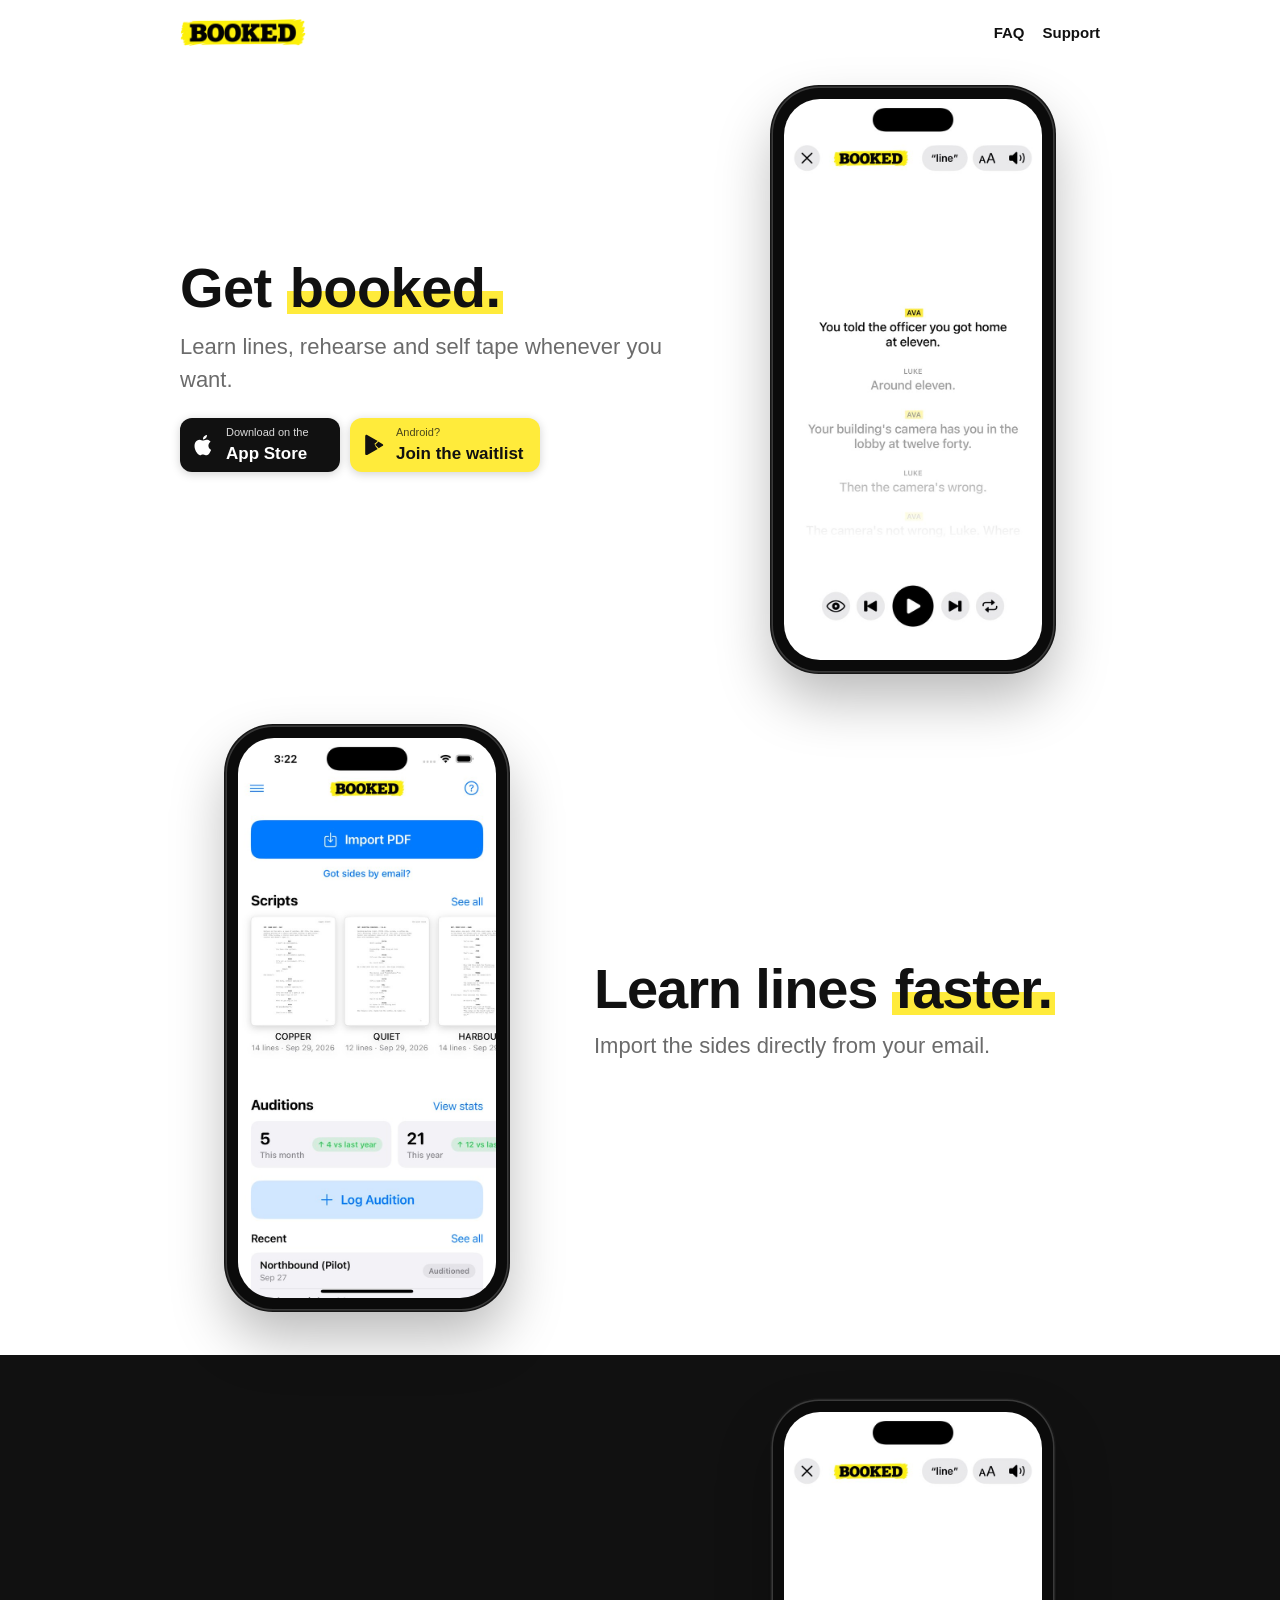
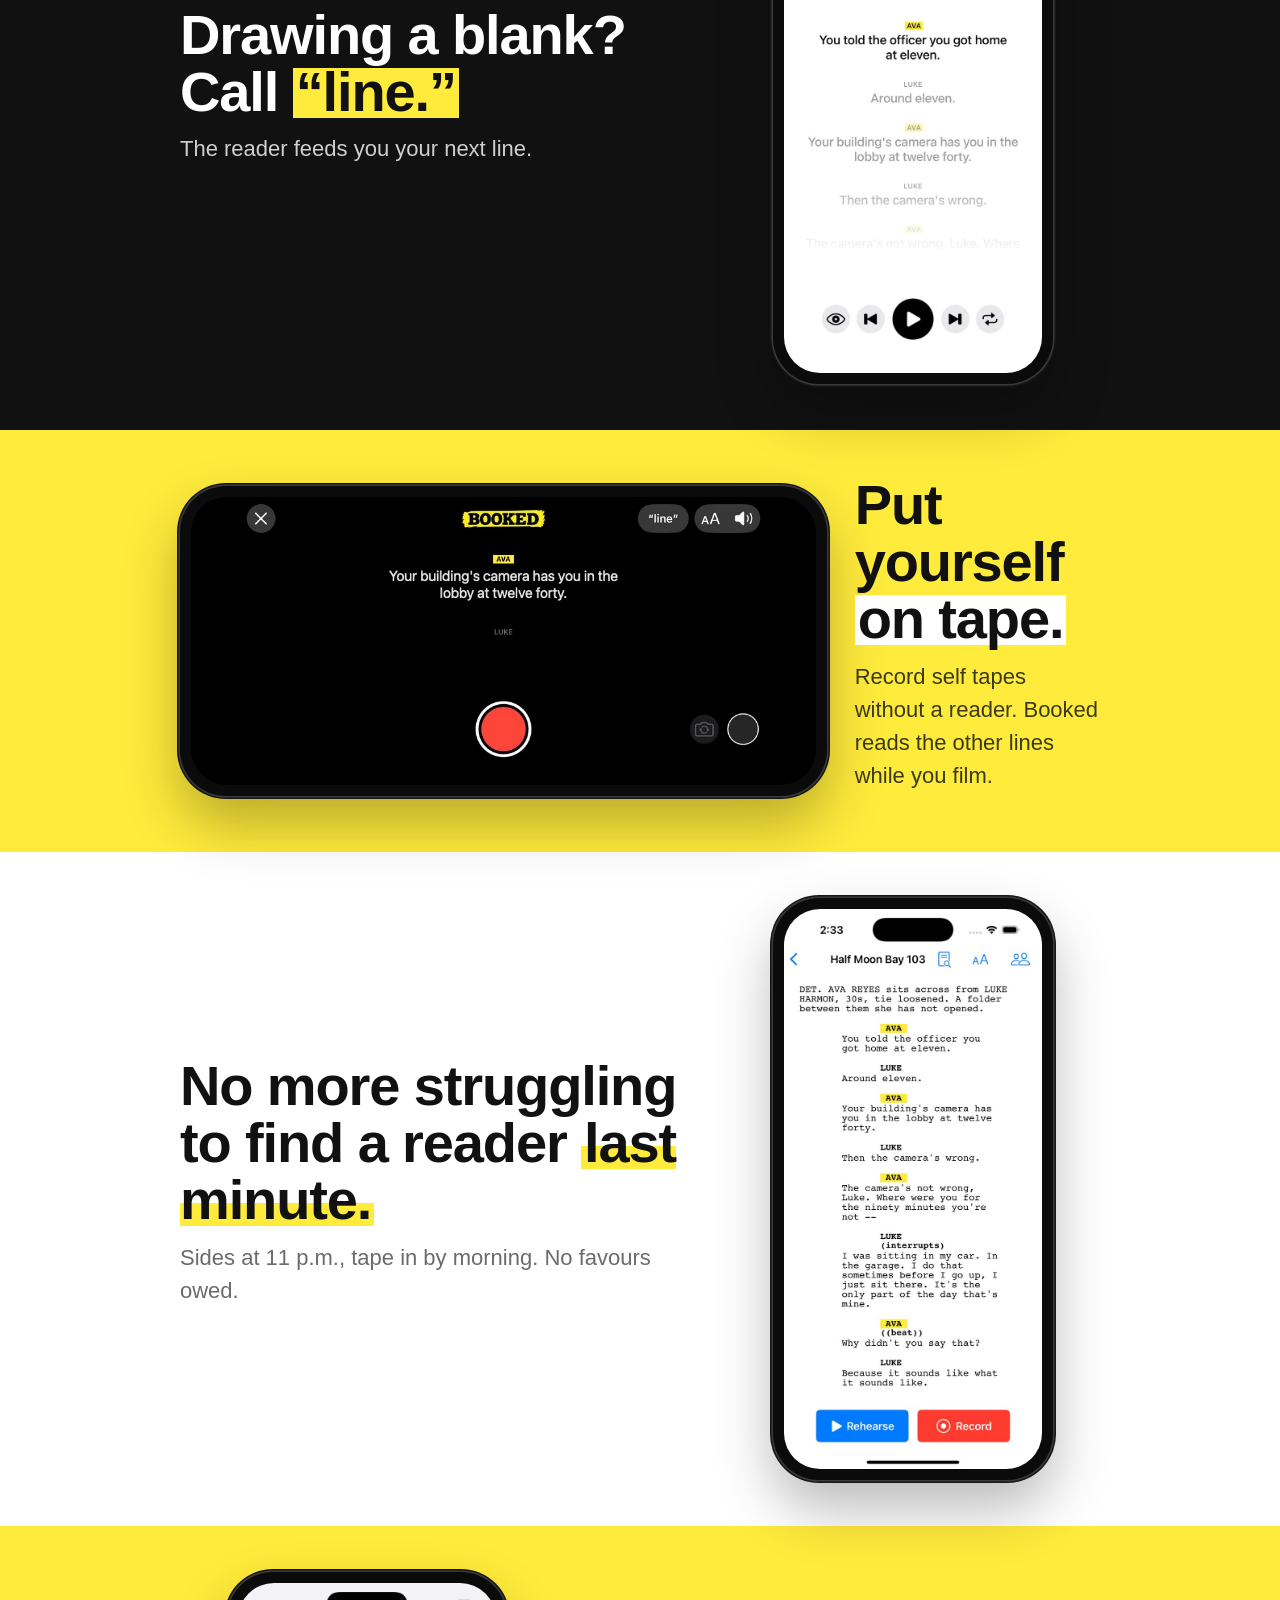
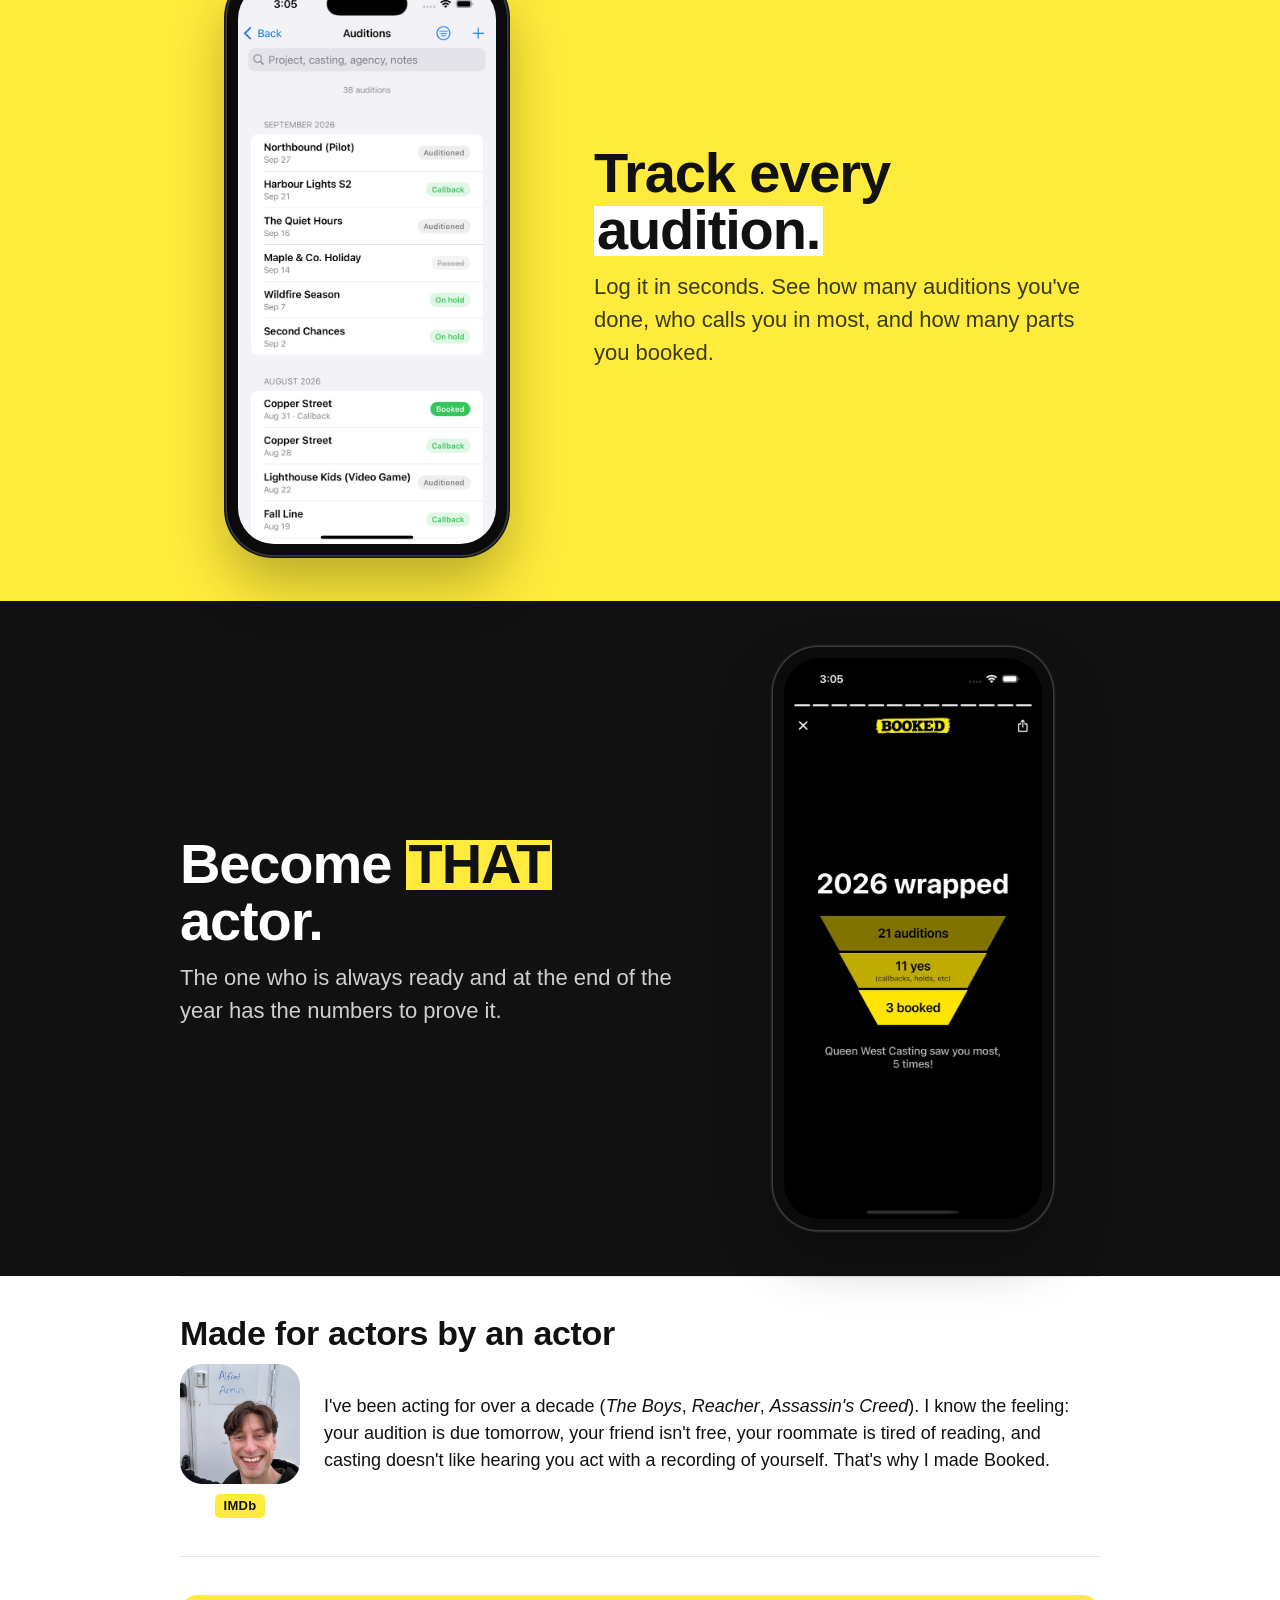
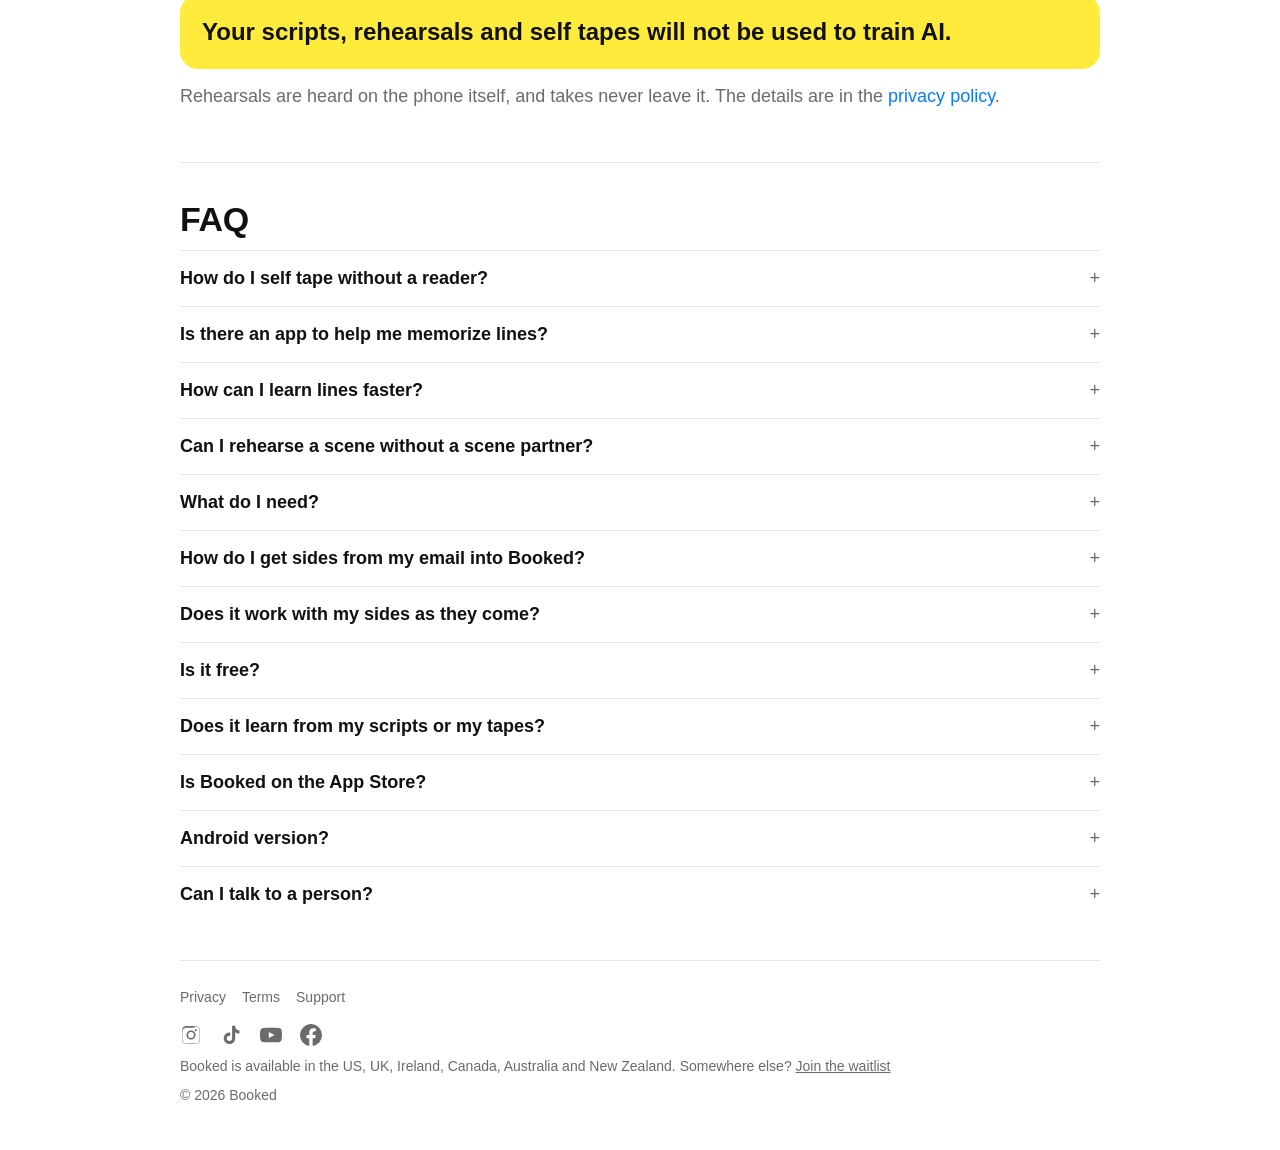
==== commit ff11eafd: "Waitlist for iPhone users outside the six storefronts; self tape without the dash Outside US/UK/IE/C" ====
--- a/public/index.html
+++ b/public/index.html
@@ -3,13 +3,13 @@
 <head>
   <meta charset="UTF-8" />
   <meta name="viewport" content="width=device-width, initial-scale=1" />
-  <title>Booked: the app to learn lines, rehearse and self-tape</title>
-  <meta name="description" content="Booked is the app to memorize lines, rehearse and record self-tapes without a reader. It reads the other characters, comes in on your cue, and feeds you the next line when you blank. Made for actors by a working actor." />
+  <title>Booked: the app to learn lines, rehearse and self tape</title>
+  <meta name="description" content="Booked is the app to memorize lines, rehearse and record self tapes without a reader. It reads the other characters and comes in on your cue." />
   <link rel="icon" href="favicon.png" />
   <link rel="apple-touch-icon" href="apple-touch-icon.png" />
   <link rel="canonical" href="https://bookedactors.com/" />
   <meta property="og:type" content="website" />
-  <meta property="og:title" content="Booked: the app to learn lines, rehearse and self-tape" />
+  <meta property="og:title" content="Booked: the app to learn lines, rehearse and self tape" />
   <meta property="og:description" content="A reader that runs your sides with you, comes in on your cue, and tapes the take. Made for actors by a working actor." />
   <meta property="og:site_name" content="Booked" />
   <meta property="og:url" content="https://bookedactors.com/" />
@@ -36,7 +36,7 @@
           "https://bookedactors.com/shot-record-landscape.jpg",
           "https://bookedactors.com/shot-auditions.jpg"
         ],
-        "description": "A self-tape reader app for actors. Import your sides, rehearse with a reader that plays the other characters and comes in on your cue, memorize your lines by calling \"line\" when you blank, record self-tapes without a reader, and track your auditions.",
+        "description": "A self tape reader app for actors. Import your sides, rehearse with a reader that plays the other characters and comes in on your cue, memorize your lines by calling \"line\" when you blank, record self tapes without a reader, and track your auditions.",
         "offers": [
           {
             "@type": "Offer",
@@ -48,15 +48,10 @@
           {
             "@type": "Offer",
             "name": "Booked monthly subscription",
-            "price": "14.99",
-            "priceCurrency": "USD",
             "description": "Auto-renewing monthly subscription, billed through the App Store. Builds a reader for your own sides so you can rehearse and record with it.",
             "priceSpecification": {
               "@type": "UnitPriceSpecification",
-              "price": "14.99",
-              "priceCurrency": "USD",
-              "billingDuration": "P1M",
-              "referenceQuantity": { "@type": "QuantitativeValue", "value": 1, "unitCode": "MON" }
+              "billingDuration": "P1M"
             }
           }
         ],
@@ -72,7 +67,7 @@
           "Audition reader that plays the other characters and comes in on your cue",
           "Rehearse scenes without a scene partner",
           "Memorize lines: call \"line\" when you blank and hear the next few words",
-          "Record self-tapes without a reader",
+          "Record self tapes without a reader",
           "Import sides as a PDF or share them straight from email",
           "Audition tracker with stats and a yearly Wrapped"
         ]
@@ -80,7 +75,7 @@
       {
         "@type": "FAQPage",
         "mainEntity": [
-          { "@type": "Question", "name": "How do I self-tape without a reader?", "acceptedAnswer": { "@type": "Answer", "text": "Use a self-tape reader app. Booked reads the other characters in a natural voice, waits while you speak, and comes in on your last word, so you can record the take alone. Casting hears a real back-and-forth, not you acting against a recording of your own voice." } },
+          { "@type": "Question", "name": "How do I self tape without a reader?", "acceptedAnswer": { "@type": "Answer", "text": "Use a self tape reader app. Booked reads the other characters in a natural voice, waits while you speak, and comes in on your last word, so you can record the take alone. Casting hears a real back-and-forth, not you acting against a recording of your own voice." } },
           { "@type": "Question", "name": "Is there an app to help me memorize lines?", "acceptedAnswer": { "@type": "Answer", "text": "Yes. Booked runs the scene with you as many times as you like. The reader plays the other characters, so you memorize your lines on their cues, the way you'll play them in the room. When you blank, call \"line\" and it feeds you the next few words." } },
           { "@type": "Question", "name": "How can I learn lines faster?", "acceptedAnswer": { "@type": "Answer", "text": "Run the scene out loud, with a reader, as many times as it takes. When you blank, call \"line\" and Booked feeds you the next few words instead of you stopping to look at the page." } },
           { "@type": "Question", "name": "Can I rehearse a scene without a scene partner?", "acceptedAnswer": { "@type": "Answer", "text": "Yes. Booked's reader plays every other character, waits for you, and picks up on your last word. Rehearse at 11 p.m. or ten minutes before you tape, as often as you need." } },
@@ -88,7 +83,7 @@
           { "@type": "Question", "name": "How do I get sides from my email into Booked?", "acceptedAnswer": { "@type": "Answer", "text": "Open the email, tap the PDF, tap Share, pick Booked. The first time, Booked is under More: tap More, then Edit, then the + beside Booked, then the checkmark to save." } },
           { "@type": "Question", "name": "Does it work with my sides as they come?", "acceptedAnswer": { "@type": "Answer", "text": "Yes. PDFs from casting or your agent, including scans with your start and end marks. A sharp scan works; a blurry photo of a page may not." } },
           { "@type": "Question", "name": "Is Booked free?", "acceptedAnswer": { "@type": "Answer", "text": "Downloading, tracking your auditions and the demo scene are free. A reader for your own sides comes with a monthly subscription, priced well under hiring a reader." } },
-          { "@type": "Question", "name": "Does Booked learn from my scripts or my tapes?", "acceptedAnswer": { "@type": "Answer", "text": "No. Your scripts, rehearsals and self-tapes are not used to train AI, by us or by the services behind the reader. Takes never leave your phone." } },
+          { "@type": "Question", "name": "Does Booked learn from my scripts or my tapes?", "acceptedAnswer": { "@type": "Answer", "text": "No. Your scripts, rehearsals and self tapes are not used to train AI, by us or by the services behind the reader. Takes never leave your phone." } },
           { "@type": "Question", "name": "Is Booked on the App Store?", "acceptedAnswer": { "@type": "Answer", "text": "Yes, for iPhone: https://apps.apple.com/app/id6818271531" } },
           { "@type": "Question", "name": "Is there an Android version of Booked?", "acceptedAnswer": { "@type": "Answer", "text": "After iPhone. Leave your email on bookedactors.com and you'll get one note when it's on Google Play." } },
           { "@type": "Question", "name": "Can I talk to a person?", "acceptedAnswer": { "@type": "Answer", "text": "You can talk to Aris, the actor who made Booked: aris@bookedactors.com, or Message Aris from inside the app." } }
@@ -108,13 +103,16 @@
   <section class="hero split" style="border-top: 0;">
     <div class="text">
     <h1>Get <span class="mark">booked.</span></h1>
-    <p class="lead">Learn lines, rehearse and self-tape whenever you want.</p>
+    <p class="lead">Learn lines, rehearse and self tape whenever you want.</p>
 
     <div class="stores" aria-label="Download">
       <a class="store apple" id="apple-button" href="https://apps.apple.com/app/id6818271531">
         <svg viewBox="0 0 24 24" aria-hidden="true"><path d="M16.4 12.6c0-2.6 2.1-3.8 2.2-3.9-1.2-1.8-3.1-2-3.7-2-1.6-.2-3.1.9-3.9.9-.8 0-2-.9-3.4-.9-1.7 0-3.3 1-4.2 2.6-1.8 3.1-.5 7.8 1.3 10.3.9 1.2 1.9 2.6 3.2 2.6 1.3-.1 1.8-.8 3.3-.8s2 .8 3.4.8c1.4 0 2.3-1.3 3.1-2.5 1-1.4 1.4-2.8 1.4-2.9-.1 0-2.7-1-2.7-4.2zM13.9 5c.7-.8 1.2-2 1-3.1-1 0-2.2.7-2.9 1.5-.6.7-1.2 1.9-1 3 1.1.1 2.2-.6 2.9-1.4z"/></svg>
         <span><small>Download on the</small><b>App Store</b></span>
       </a>
+      <button class="store apple elsewhere" type="button" id="elsewhere-button" aria-controls="waitlist" aria-expanded="false" hidden>
+        <span><small id="elsewhere-small">Not in your country yet</small><b>Join the waitlist</b></span>
+      </button>
       <button class="store play" type="button" id="android-button" aria-controls="waitlist" aria-expanded="false"
               data-platform="android" data-title="Booked on Android" data-store="Google Play">
         <svg viewBox="0 0 24 24" aria-hidden="true"><path d="M3.6 2.2c-.3.3-.4.7-.4 1.2v17.2c0 .5.1.9.4 1.2l.1.1 9.6-9.7v-.2L3.7 2.1l-.1.1zm12.9 12.9L13.3 12v-.2l3.2-3.2.1.1 3.8 2.2c1.1.6 1.1 1.6 0 2.2l-3.8 2.1-.1-.1zM15.7 15.9 12.4 12 3.6 21.8c.4.4.9.4 1.6.1l10.5-6zM15.7 8.1 5.2 2.1c-.7-.4-1.2-.3-1.6.1l8.8 8.8 3.3-2.9z"/></svg>
@@ -147,8 +145,8 @@
 <section class="band yellow">
   <div class="wrap split flip">
     <div class="text"><h2>Put yourself <span class="mark white">on tape.</span></h2>
-    <p class="lead">Record self-tapes without a reader. Booked reads the other lines while you film.</p></div>
-    <div class="device wide"><img src="shot-record-landscape.jpg" alt="Booked's Record screen held sideways, the way a self-tape is filmed: the scene over the camera, the record button" /></div>
+    <p class="lead">Record self tapes without a reader. Booked reads the other lines while you film.</p></div>
+    <div class="device wide"><img src="shot-record-landscape.jpg" alt="Booked's Record screen held sideways, the way a self tape is filmed: the scene over the camera, the record button" /></div>
   </div>
 </section>
 
@@ -191,13 +189,13 @@
   </section>
 
   <section>
-    <div class="promise">Your scripts, rehearsals and self-tapes will not be used to train AI.</div>
+    <div class="promise">Your scripts, rehearsals and self tapes will not be used to train AI.</div>
     <p class="quiet" style="margin-top: 14px;">Rehearsals are heard on the phone itself, and takes never leave it. The details are in the <a href="privacy.html">privacy policy</a>.</p>
   </section>
 
   <section id="faq">
     <h2>FAQ</h2>
-    <details><summary>How do I self-tape without a reader?</summary><p>Use a self-tape reader app. Booked reads the other characters in a natural voice, waits while you speak, and comes in on your last word, so you can record the take alone. Casting hears a real back-and-forth, not you acting against a recording of your own voice.</p></details>
+    <details><summary>How do I self tape without a reader?</summary><p>Use a self tape reader app. Booked reads the other characters in a natural voice, waits while you speak, and comes in on your last word, so you can record the take alone. Casting hears a real back-and-forth, not you acting against a recording of your own voice.</p></details>
     <details><summary>Is there an app to help me memorize lines?</summary><p>Yes. Booked runs the scene with you as many times as you like. The reader plays the other characters, so you memorize your lines on their cues, the way you'll play them in the room. When you blank, call &ldquo;line&rdquo; and it feeds you the next few words.</p></details>
     <details><summary>How can I learn lines faster?</summary><p>Run the scene out loud, with a reader, as many times as it takes. When you blank, call &ldquo;line&rdquo; and Booked feeds you the next few words instead of you stopping to look at the page.</p></details>
     <details><summary>Can I rehearse a scene without a scene partner?</summary><p>Yes. Booked's reader plays every other character, waits for you, and picks up on your last word. Rehearse at 11 p.m. or ten minutes before you tape, as often as you need.</p></details>
@@ -205,7 +203,7 @@
     <details><summary>How do I get sides from my email into Booked?</summary><p>Open the email, tap the PDF, tap Share, pick Booked. The first time, Booked is under More: tap More, then Edit, then the + beside Booked, then the checkmark to save. The <a href="support.html#email">support page</a> walks through it with pictures.</p></details>
     <details><summary>Does it work with my sides as they come?</summary><p>Yes. PDFs from casting or your agent, including scans with your start and end marks. A sharp scan works; a blurry photo of a page may not.</p></details>
     <details><summary>Is it free?</summary><p>Downloading, tracking your auditions and the demo scene are free. A reader for your own sides comes with a monthly subscription, priced well under hiring a reader.</p></details>
-    <details><summary>Does it learn from my scripts or my tapes?</summary><p>No. Your scripts, rehearsals and self-tapes are not used to train AI, by us or by the services behind the reader. Takes never leave your phone.</p></details>
+    <details><summary>Does it learn from my scripts or my tapes?</summary><p>No. Your scripts, rehearsals and self tapes are not used to train AI, by us or by the services behind the reader. Takes never leave your phone.</p></details>
     <details><summary>Is Booked on the App Store?</summary><p>Yes, for iPhone. <a href="https://apps.apple.com/app/id6818271531">Get it on the App Store</a>.</p></details>
     <details><summary>Android version?</summary><p>After iPhone. <a href="#android">Leave your email</a> and you'll get one note when it's on Google Play.</p></details>
     <details><summary>Can I talk to a person?</summary><p>You can talk to me. <a href="mailto:aris@bookedactors.com?subject=Booked">aris@bookedactors.com</a>, or Message Aris from inside the app.</p></details>
@@ -219,6 +217,7 @@
       <a href="https://www.youtube.com/@bookedactors" target="_blank" rel="noopener" aria-label="YouTube" title="YouTube"><svg viewBox="0 0 24 24" aria-hidden="true"><path d="M23.5 6.5a3 3 0 0 0-2.1-2.1C19.5 4 12 4 12 4s-7.5 0-9.4.5A3 3 0 0 0 .5 6.5C0 8.4 0 12 0 12s0 3.6.5 5.5a3 3 0 0 0 2.1 2.1C4.5 20 12 20 12 20s7.5 0 9.4-.5a3 3 0 0 0 2.1-2.1c.5-1.9.5-5.4.5-5.4s0-3.6-.5-5.5zM9.6 15.4V8.6l6.3 3.4-6.3 3.4z"/></svg></a>
       <a href="https://www.facebook.com/bookedactors" target="_blank" rel="noopener" aria-label="Facebook" title="Facebook"><svg viewBox="0 0 24 24" aria-hidden="true"><path d="M24 12a12 12 0 1 0-13.9 11.9v-8.4H7.1V12h3V9.4c0-3 1.8-4.7 4.5-4.7 1.3 0 2.7.2 2.7.2v3h-1.5c-1.5 0-2 .9-2 1.9V12h3.3l-.5 3.5h-2.8v8.4A12 12 0 0 0 24 12z"/></svg></a>
     </div>
+    <p class="elsewhere-note">Booked is available in the US, UK, Ireland, Canada, Australia and New Zealand. Somewhere else? <a href="#elsewhere">Join the waitlist</a></p>
     <div class="made">&copy; 2026 Booked</div>
   </footer>
 </div>
@@ -229,6 +228,12 @@
 </div>
 <dialog class="waitlist" id="waitlist" aria-labelledby="waitlist-title">
   <h3 id="waitlist-title">Booked on Android</h3>
+  <div class="extra" id="waitlist-extra" hidden>
+    <label><span>Country</span><select id="waitlist-country"></select></label>
+    <label><span>I act in</span><select id="waitlist-language">
+      <option value="English">English</option><option value="French">French</option><option value="German">German</option><option value="Spanish">Spanish</option><option value="Other">Other</option>
+    </select></label>
+  </div>
   <form id="waitlist-form" novalidate>
     <input type="email" name="email" id="waitlist-email" placeholder="you@email.com" autocomplete="email" inputmode="email" required aria-label="Email" />
     <button type="submit" id="waitlist-button">Join</button>
@@ -265,8 +270,12 @@
     });
     card.addEventListener("click", function () { card.hidden = true; });
   })();
-  // Android waitlist: one row in Supabase `waitlist` (anon insert only), platform "android".
-  // iPhone is live, so the apple opener is now a plain App Store link.
+  // Waitlists: one row in Supabase `waitlist` (anon insert only).
+  //  android:   platform "android", as before.
+  //  elsewhere: iPhone users outside the six storefronts (Nov 26 2026), platform "ios"
+  //             plus country (prefilled from /api/geo, editable) and the language they act in.
+  // In the six storefronts the page is unchanged: the App Store badge, no waitlist in the hero.
+  // ?country=FR forces the country so the swap can be tested from anywhere.
   (function () {
     var form = document.getElementById("waitlist-form");
     var input = document.getElementById("waitlist-email");
@@ -276,24 +285,65 @@
     var why = document.getElementById("waitlist-why");
     var title = document.getElementById("waitlist-title");
     var box = document.getElementById("waitlist");
-    var openers = { android: document.getElementById("android-button") };
+    var extra = document.getElementById("waitlist-extra");
+    var countrySel = document.getElementById("waitlist-country");
+    var languageSel = document.getElementById("waitlist-language");
+    var appleButton = document.getElementById("apple-button");
+    var elsewhereButton = document.getElementById("elsewhere-button");
+    var openers = { android: document.getElementById("android-button"), elsewhere: elsewhereButton };
     var platform = "android";
+    var LIVE = { US: 1, GB: 1, IE: 1, CA: 1, AU: 1, NZ: 1 };
+    var THE = { AE: 1, BS: 1, CD: 1, CF: 1, CG: 1, DO: 1, GM: 1, KM: 1, KY: 1, MH: 1, MV: 1, NL: 1, PH: 1, SB: 1, SC: 1, TC: 1, VA: 1 };
+    var CODES = "AD AE AF AG AI AL AM AO AR AT AW AZ BA BB BD BE BF BG BH BI BJ BM BN BO BR BS BT BW BY BZ CD CF CG CH CI CL CM CN CO CR CU CV CY CZ DE DJ DK DM DO DZ EC EE EG ER ES ET FI FJ FO FR GA GD GE GH GI GL GM GN GQ GR GT GW GY HK HN HR HT HU ID IL IN IQ IR IS IT JM JO JP KE KG KH KI KM KN KR KW KY KZ LA LB LC LI LK LR LS LT LU LV LY MA MC MD ME MG MH MK ML MM MN MO MR MT MU MV MW MX MY MZ NA NE NG NI NL NO NP NR OM PA PE PG PH PK PL PR PS PT PW PY QA RO RS RU RW SA SB SC SD SE SG SI SK SL SM SN SO SR SS ST SV SY SZ TC TD TG TH TJ TL TM TN TO TR TT TV TW TZ UA UG UY UZ VA VC VE VN VU WS XK YE ZA ZM ZW".split(" ");
+    var names = null;
+    try { names = new Intl.DisplayNames(["en"], { type: "region" }); } catch (e) {}
+    function nameOf(code) { var n = names ? names.of(code) : code; return n && n !== code ? n : code; }
+    function withThe(code) { return (THE[code] ? "the " : "") + nameOf(code); }
+    var detected = "";
+    CODES.map(function (c) { return [c, nameOf(c)]; })
+      .sort(function (a, b) { return a[1].localeCompare(b[1]); })
+      .forEach(function (p) { var o = document.createElement("option"); o.value = p[0]; o.textContent = p[1]; countrySel.appendChild(o); });
+    var pick = document.createElement("option"); pick.value = ""; pick.textContent = "Choose your country";
+    countrySel.insertBefore(pick, countrySel.firstChild);
     function open(which) {
       platform = openers[which] ? which : "android";
       var o = openers[platform];
-      title.textContent = o.getAttribute("data-title");
-      why.textContent = "One email when it's on " + o.getAttribute("data-store") + ". Nothing else.";
-      form.hidden = false; done.hidden = true; err.hidden = true; button.disabled = false;
+      if (platform === "elsewhere") {
+        title.textContent = detected ? "Booked in " + withThe(detected) : "Booked in your country";
+        why.textContent = "One email when Booked opens in your country. Nothing else.";
+        countrySel.value = detected || "";
+        extra.hidden = false;
+      } else {
+        title.textContent = o.getAttribute("data-title");
+        why.textContent = "One email when it's on " + o.getAttribute("data-store") + ". Nothing else.";
+        extra.hidden = true;
+      }
+      done.textContent = "You're on the list. Break a leg.";
+      form.hidden = false; done.hidden = true; err.hidden = true; button.disabled = false; why.hidden = false;
       if (typeof box.showModal === "function") box.showModal(); else box.setAttribute("open", "");
       o.setAttribute("aria-expanded", "true");
-      setTimeout(function () { input.focus(); }, 50);
+      if (platform !== "elsewhere") setTimeout(function () { input.focus(); }, 50);
     }
     function close() { if (box.open) box.close(); Object.keys(openers).forEach(function (k) { openers[k].setAttribute("aria-expanded", "false"); }); }
     Object.keys(openers).forEach(function (k) { openers[k].addEventListener("click", function () { open(k); }); });
     document.getElementById("waitlist-close").addEventListener("click", close);
     box.addEventListener("click", function (e) { if (e.target === box) close(); });   // the backdrop
-    document.querySelectorAll('a[href="#android"]').forEach(function (a) { a.addEventListener("click", function (e) { e.preventDefault(); open(a.getAttribute("href").slice(1)); }); });
+    document.querySelectorAll('a[href="#android"], a[href="#elsewhere"]').forEach(function (a) { a.addEventListener("click", function (e) { e.preventDefault(); open(a.getAttribute("href").slice(1)); }); });
+    // Outside the six storefronts: swap the App Store badge for the waitlist.
+    function applyCountry(code) {
+      code = String(code || "").toUpperCase();
+      if (!/^[A-Z]{2}$/.test(code) || LIVE[code]) return;
+      detected = code;
+      document.getElementById("elsewhere-small").textContent = "Booked isn't in " + withThe(code) + " yet";
+      appleButton.hidden = true;
+      elsewhereButton.hidden = false;
+    }
+    var forced = "";
+    try { forced = new URLSearchParams(location.search).get("country") || ""; } catch (e) {}
+    if (forced) applyCountry(forced);
+    else fetch("/api/geo", { cache: "no-store" }).then(function (r) { return r.json(); }).then(function (j) { applyCountry(j.country); }).catch(function () {});
     if (location.hash === "#android") open("android");
+    if (location.hash === "#elsewhere") open("elsewhere");
     if (location.hash === "#apple") location.replace("https://apps.apple.com/app/id6818271531");
     var URL = "https://nevtprygfiepwtdfacuh.supabase.co/rest/v1/waitlist";
     var KEY = "eyJhbGciOiJIUzI1NiIsInR5cCI6IkpXVCJ9.eyJpc3MiOiJzdXBhYmFzZSIsInJlZiI6Im5ldnRwcnlnZmllcHd0ZGZhY3VoIiwicm9sZSI6ImFub24iLCJpYXQiOjE3OTAyNTg0NTUsImV4cCI6MjEwNTgzNDQ1NX0.Q6Hl50d9VvXKE_s4CB4-ZZ3qiFJA23WiXNoUf5CaAQQ";
@@ -302,13 +352,21 @@
       var email = (input.value || "").trim();
       err.hidden = true;
       if (!/^[^\s@]+@[^\s@]+\.[^\s@]+$/.test(email)) { input.focus(); return; }
+      var row = { email: email, platform: platform };
+      if (platform === "elsewhere") {
+        if (!countrySel.value) { countrySel.focus(); return; }
+        row = { email: email, platform: "ios", country: countrySel.value, language: languageSel.value };
+      }
       button.disabled = true;
       fetch(URL, {
         method: "POST",
         headers: { "apikey": KEY, "Authorization": "Bearer " + KEY, "Content-Type": "application/json", "Prefer": "return=minimal" },
-        body: JSON.stringify({ email: email, platform: platform })
+        body: JSON.stringify(row)
       }).then(function (r) {
-        if (r.ok || r.status === 409) { form.hidden = true; done.hidden = false; }
+        if (r.ok || r.status === 409) {
+          if (row.country) done.textContent = "You're on the list. We'll email you when Booked opens in " + withThe(row.country) + ".";
+          form.hidden = true; extra.hidden = true; why.hidden = true; done.hidden = false;
+        }
         else { throw new Error(String(r.status)); }
       }).catch(function () { err.hidden = false; button.disabled = false; });
     });
--- a/public/site.css
+++ b/public/site.css
@@ -181,3 +181,19 @@
 .inapp-arrow { position: absolute; top: 6px; right: 14px; font-size: 64px; line-height: 1; }
 .inapp-card p { font-size: 24px; line-height: 1.35; margin: 0; }
 .inapp-card small { display: block; margin-top: 28px; opacity: 0.7; font-size: 14px; }
+
+/* Waitlist for iPhone users outside the six storefronts (Nov 26 2026).
+   The hero button replaces the App Store badge only there; same ink pill, no Apple logo. */
+button.store.apple.elsewhere:hover { filter: brightness(1.15); }
+button.store.apple.elsewhere[hidden], .store[hidden] { display: none; }
+.waitlist .extra { display: flex; gap: 8px; margin: 0 0 8px; }
+.waitlist .extra[hidden] { display: none; }
+.waitlist .extra label { flex: 1; min-width: 0; display: flex; flex-direction: column; gap: 4px; font-size: 13px; color: var(--muted); }
+.waitlist select {
+  height: 52px; padding: 0 12px; font: inherit; font-size: 16px; color: var(--ink); border-radius: 12px;
+  border: 1.5px solid var(--rule); background: var(--paper); width: 100%;
+}
+.waitlist select:focus { outline: none; border-color: var(--ink); }
+footer .elsewhere-note { margin: 0 0 8px; }
+footer .elsewhere-note a { margin: 0; text-decoration: underline; }
+button.store.apple.elsewhere { padding-left: 16px; }
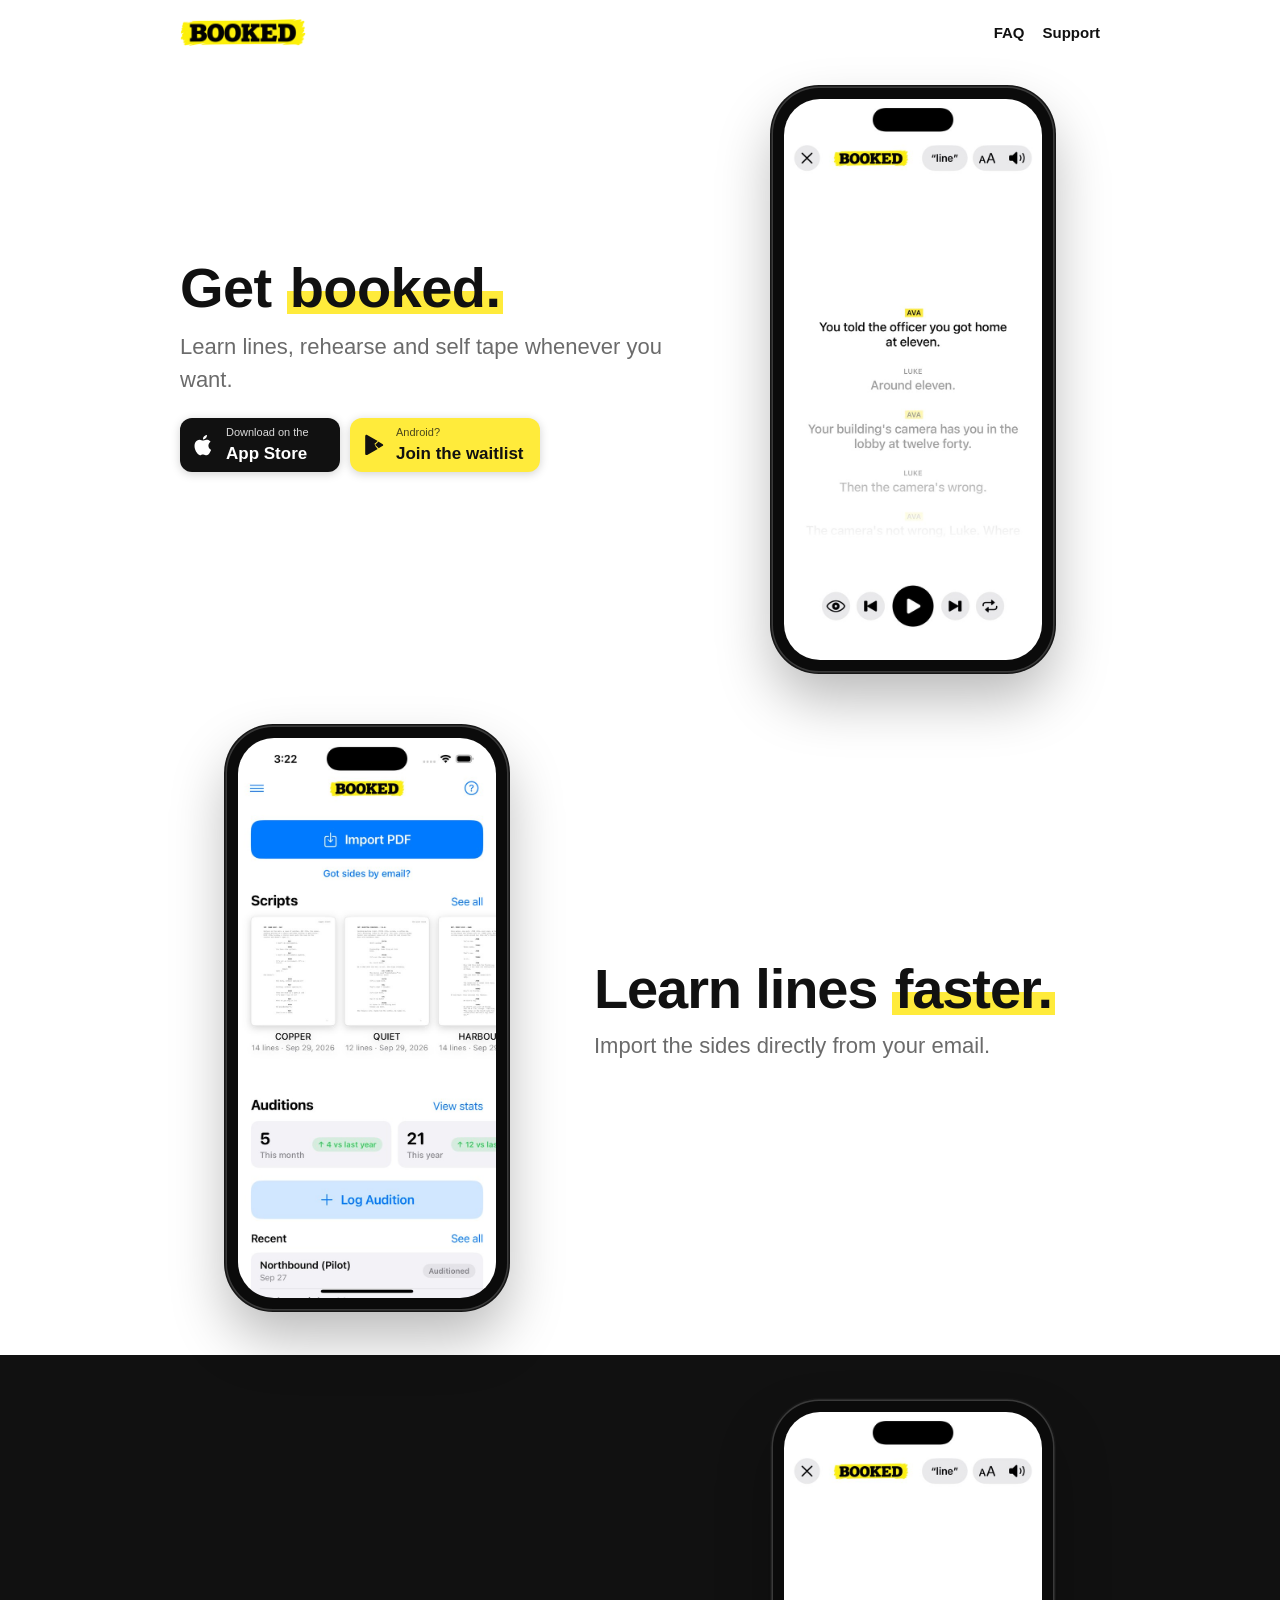
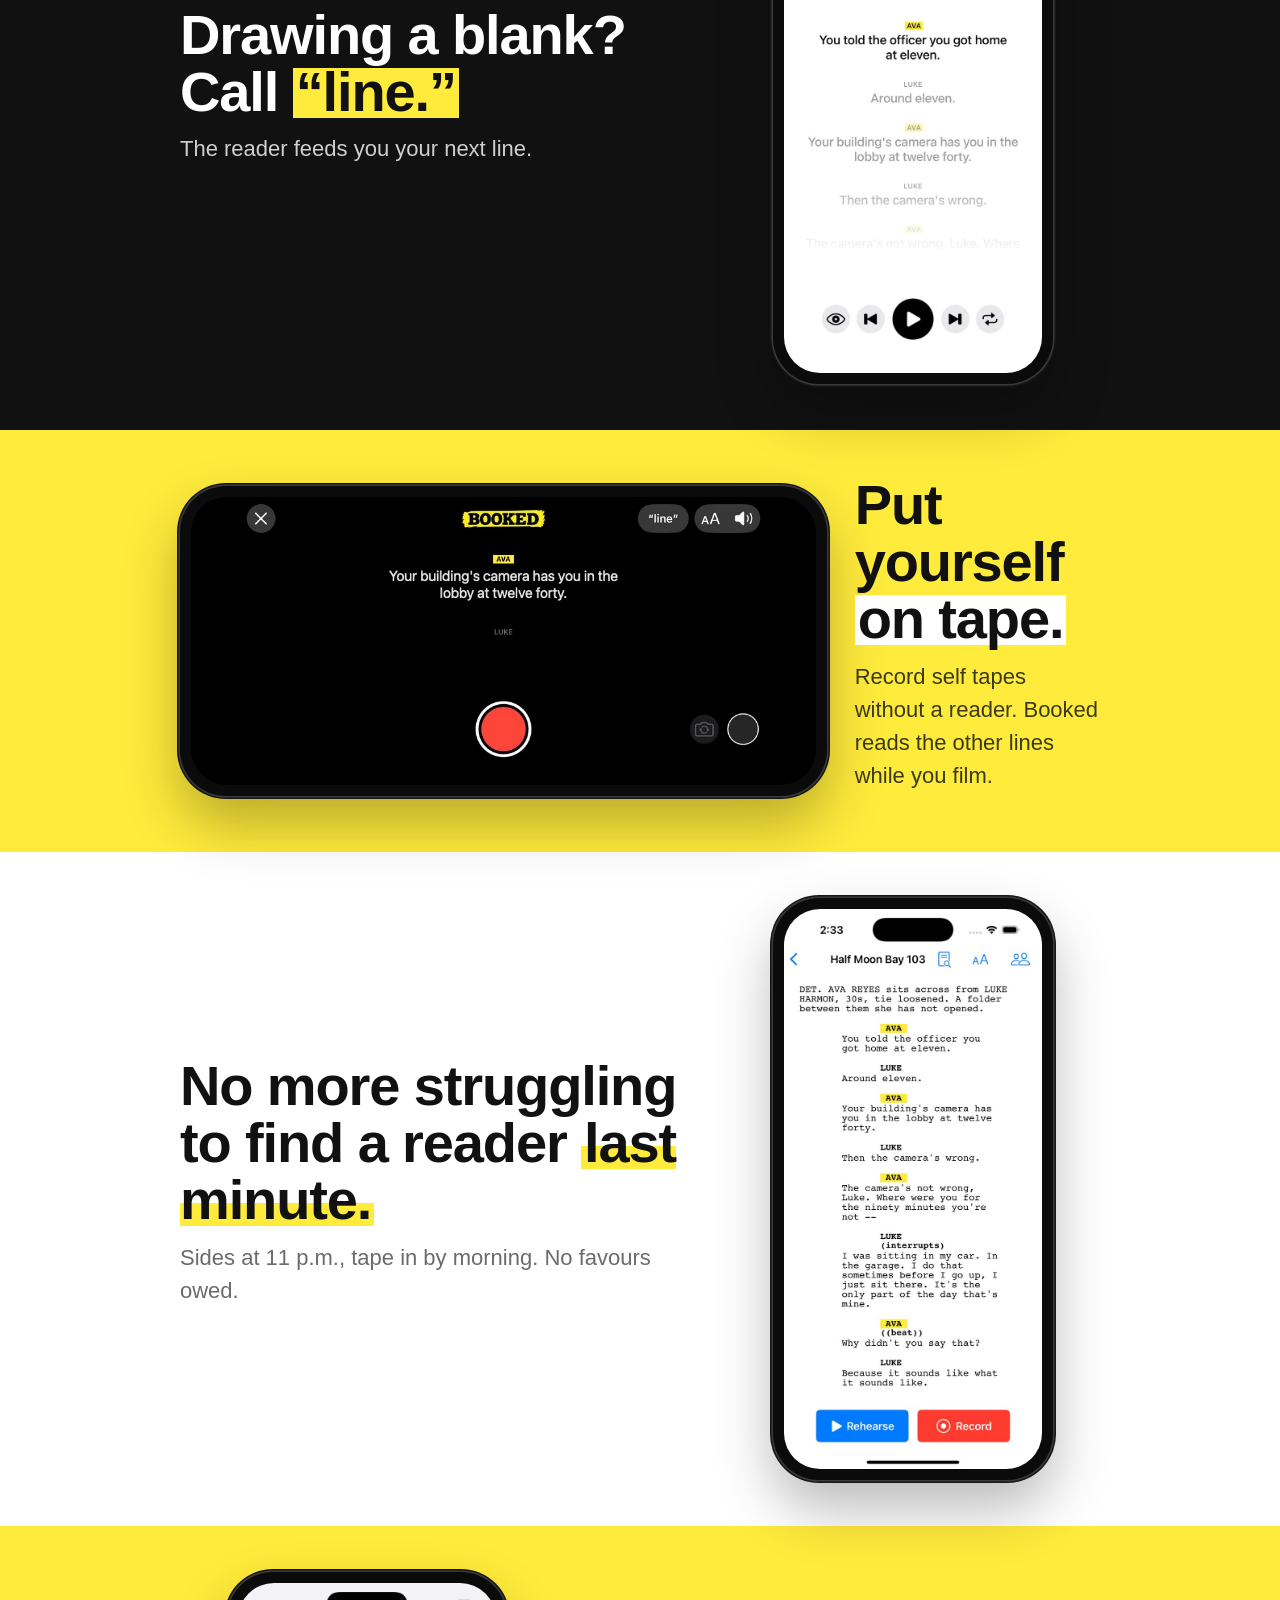
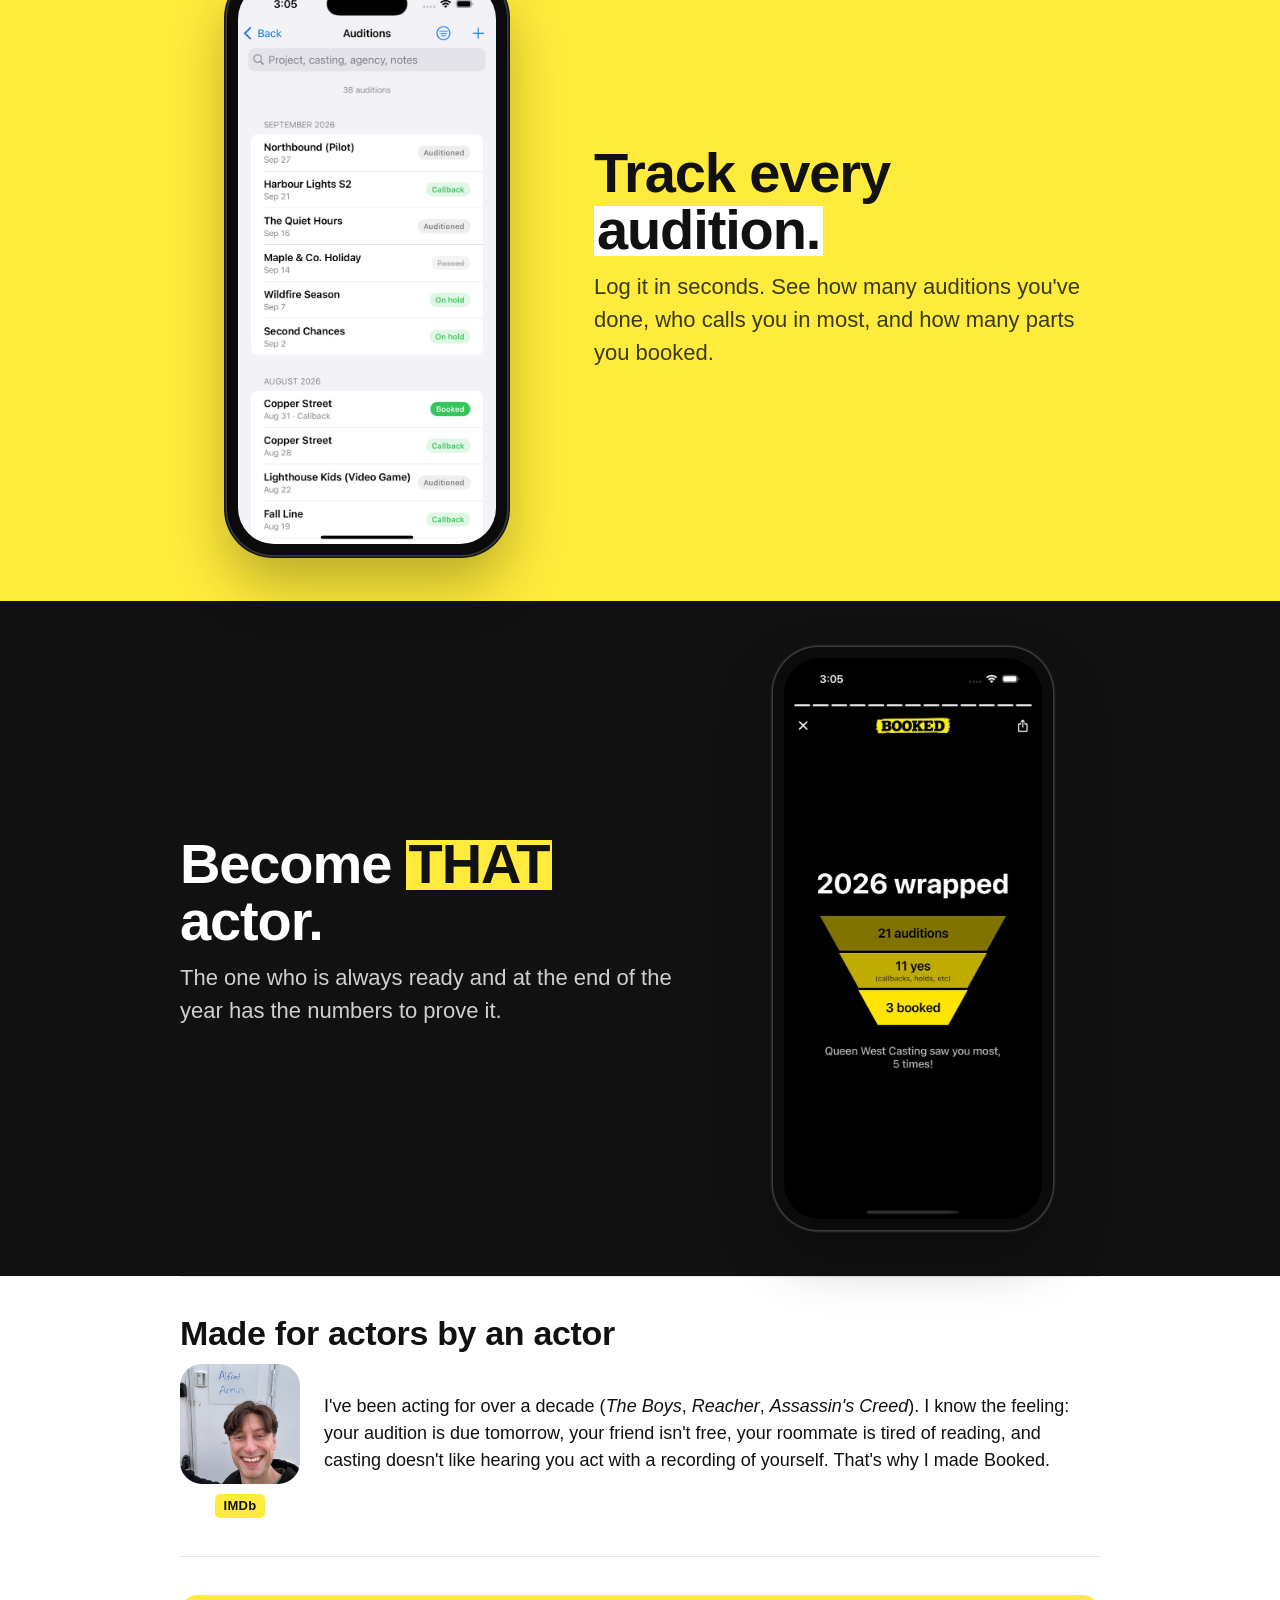
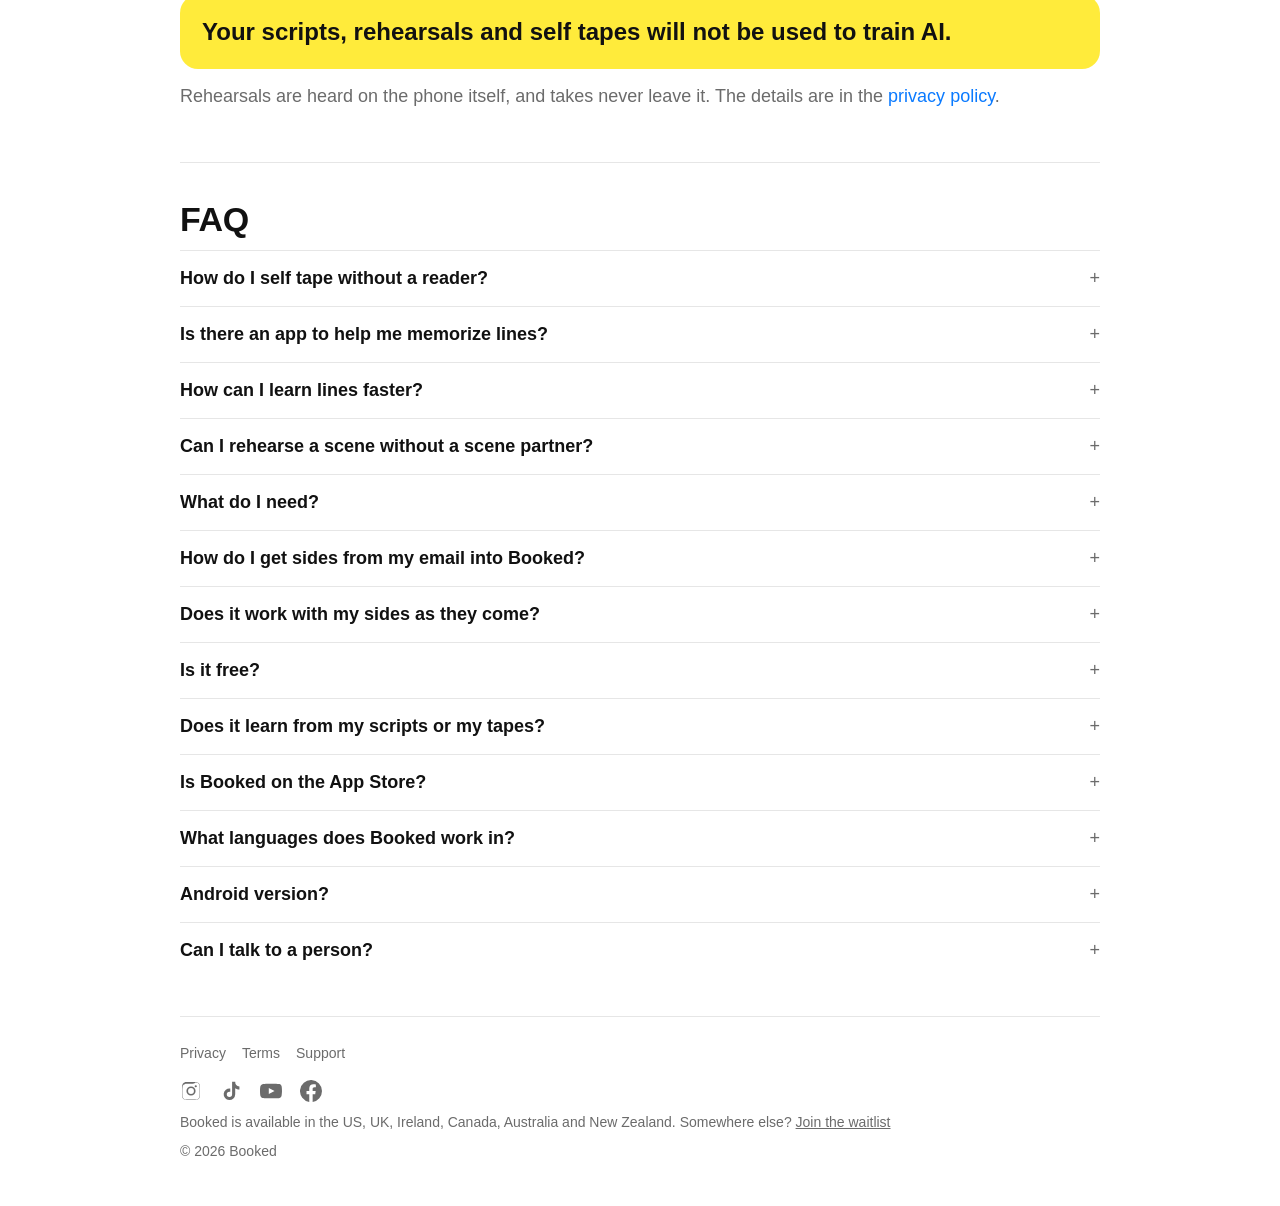
==== commit 9586ca7c: "FAQ: What languages does Booked work in? (English, link to the country waitlist) Co-Authored-By: Cla" ====
--- a/public/index.html
+++ b/public/index.html
@@ -85,6 +85,7 @@
           { "@type": "Question", "name": "Is Booked free?", "acceptedAnswer": { "@type": "Answer", "text": "Downloading, tracking your auditions and the demo scene are free. A reader for your own sides comes with a monthly subscription, priced well under hiring a reader." } },
           { "@type": "Question", "name": "Does Booked learn from my scripts or my tapes?", "acceptedAnswer": { "@type": "Answer", "text": "No. Your scripts, rehearsals and self tapes are not used to train AI, by us or by the services behind the reader. Takes never leave your phone." } },
           { "@type": "Question", "name": "Is Booked on the App Store?", "acceptedAnswer": { "@type": "Answer", "text": "Yes, for iPhone: https://apps.apple.com/app/id6818271531" } },
+          { "@type": "Question", "name": "What languages does Booked work in?", "acceptedAnswer": { "@type": "Answer", "text": "English, for now: your sides, the reader and the way Booked follows you are all in English. Want Booked in another language or country? Join the waitlist on bookedactors.com and tell us where you are and the language you act in." } },
           { "@type": "Question", "name": "Is there an Android version of Booked?", "acceptedAnswer": { "@type": "Answer", "text": "After iPhone. Leave your email on bookedactors.com and you'll get one note when it's on Google Play." } },
           { "@type": "Question", "name": "Can I talk to a person?", "acceptedAnswer": { "@type": "Answer", "text": "You can talk to Aris, the actor who made Booked: aris@bookedactors.com, or Message Aris from inside the app." } }
         ]
@@ -111,6 +112,7 @@
         <span><small>Download on the</small><b>App Store</b></span>
       </a>
       <button class="store apple elsewhere" type="button" id="elsewhere-button" aria-controls="waitlist" aria-expanded="false" hidden>
+        <svg viewBox="0 0 24 24" aria-hidden="true"><path d="M16.4 12.6c0-2.6 2.1-3.8 2.2-3.9-1.2-1.8-3.1-2-3.7-2-1.6-.2-3.1.9-3.9.9-.8 0-2-.9-3.4-.9-1.7 0-3.3 1-4.2 2.6-1.8 3.1-.5 7.8 1.3 10.3.9 1.2 1.9 2.6 3.2 2.6 1.3-.1 1.8-.8 3.3-.8s2 .8 3.4.8c1.4 0 2.3-1.3 3.1-2.5 1-1.4 1.4-2.8 1.4-2.9-.1 0-2.7-1-2.7-4.2zM13.9 5c.7-.8 1.2-2 1-3.1-1 0-2.2.7-2.9 1.5-.6.7-1.2 1.9-1 3 1.1.1 2.2-.6 2.9-1.4z"/></svg>
         <span><small id="elsewhere-small">Not in your country yet</small><b>Join the waitlist</b></span>
       </button>
       <button class="store play" type="button" id="android-button" aria-controls="waitlist" aria-expanded="false"
@@ -205,6 +207,7 @@
     <details><summary>Is it free?</summary><p>Downloading, tracking your auditions and the demo scene are free. A reader for your own sides comes with a monthly subscription, priced well under hiring a reader.</p></details>
     <details><summary>Does it learn from my scripts or my tapes?</summary><p>No. Your scripts, rehearsals and self tapes are not used to train AI, by us or by the services behind the reader. Takes never leave your phone.</p></details>
     <details><summary>Is Booked on the App Store?</summary><p>Yes, for iPhone. <a href="https://apps.apple.com/app/id6818271531">Get it on the App Store</a>.</p></details>
+    <details><summary>What languages does Booked work in?</summary><p>English, for now: your sides, the reader and the way Booked follows you are all in English. Want Booked in another language or country? <a href="#elsewhere">Join the waitlist</a> and tell us where you are and the language you act in.</p></details>
     <details><summary>Android version?</summary><p>After iPhone. <a href="#android">Leave your email</a> and you'll get one note when it's on Google Play.</p></details>
     <details><summary>Can I talk to a person?</summary><p>You can talk to me. <a href="mailto:aris@bookedactors.com?subject=Booked">aris@bookedactors.com</a>, or Message Aris from inside the app.</p></details>
   </section>
@@ -231,9 +234,10 @@
   <div class="extra" id="waitlist-extra" hidden>
     <label><span>Country</span><select id="waitlist-country"></select></label>
     <label><span>I act in</span><select id="waitlist-language">
-      <option value="English">English</option><option value="French">French</option><option value="German">German</option><option value="Spanish">Spanish</option><option value="Other">Other</option>
+      <option value="English">English</option><option value="French">French</option><option value="German">German</option><option value="Spanish">Spanish</option><option value="Italian">Italian</option><option value="Portuguese">Portuguese</option><option value="Other">Another language</option>
     </select></label>
   </div>
+  <input type="text" id="waitlist-language-other" class="other-language" placeholder="Which language?" maxlength="20" autocomplete="off" hidden />
   <form id="waitlist-form" novalidate>
     <input type="email" name="email" id="waitlist-email" placeholder="you@email.com" autocomplete="email" inputmode="email" required aria-label="Email" />
     <button type="submit" id="waitlist-button">Join</button>
@@ -288,6 +292,12 @@
     var extra = document.getElementById("waitlist-extra");
     var countrySel = document.getElementById("waitlist-country");
     var languageSel = document.getElementById("waitlist-language");
+    var otherLanguage = document.getElementById("waitlist-language-other");
+    // "Another language" opens a box to type it, so the list says which one.
+    languageSel.addEventListener("change", function () {
+      otherLanguage.hidden = languageSel.value !== "Other";
+      if (!otherLanguage.hidden) otherLanguage.focus();
+    });
     var appleButton = document.getElementById("apple-button");
     var elsewhereButton = document.getElementById("elsewhere-button");
     var openers = { android: document.getElementById("android-button"), elsewhere: elsewhereButton };
@@ -312,11 +322,11 @@
         title.textContent = detected ? "Booked in " + withThe(detected) : "Booked in your country";
         why.textContent = "One email when Booked opens in your country. Nothing else.";
         countrySel.value = detected || "";
-        extra.hidden = false;
+        extra.hidden = false; otherLanguage.hidden = languageSel.value !== "Other";
       } else {
         title.textContent = o.getAttribute("data-title");
         why.textContent = "One email when it's on " + o.getAttribute("data-store") + ". Nothing else.";
-        extra.hidden = true;
+        extra.hidden = true; otherLanguage.hidden = true;
       }
       done.textContent = "You're on the list. Break a leg.";
       form.hidden = false; done.hidden = true; err.hidden = true; button.disabled = false; why.hidden = false;
@@ -355,7 +365,12 @@
       var row = { email: email, platform: platform };
       if (platform === "elsewhere") {
         if (!countrySel.value) { countrySel.focus(); return; }
-        row = { email: email, platform: "ios", country: countrySel.value, language: languageSel.value };
+        var language = languageSel.value;
+        if (language === "Other") {
+          language = (otherLanguage.value || "").trim();
+          if (!language) { otherLanguage.focus(); return; }
+        }
+        row = { email: email, platform: "ios", country: countrySel.value, language: language };
       }
       button.disabled = true;
       fetch(URL, {
@@ -365,7 +380,7 @@
       }).then(function (r) {
         if (r.ok || r.status === 409) {
           if (row.country) done.textContent = "You're on the list. We'll email you when Booked opens in " + withThe(row.country) + ".";
-          form.hidden = true; extra.hidden = true; why.hidden = true; done.hidden = false;
+          form.hidden = true; extra.hidden = true; otherLanguage.hidden = true; why.hidden = true; done.hidden = false;
         }
         else { throw new Error(String(r.status)); }
       }).catch(function () { err.hidden = false; button.disabled = false; });
--- a/public/site.css
+++ b/public/site.css
@@ -196,4 +196,5 @@
 .waitlist select:focus { outline: none; border-color: var(--ink); }
 footer .elsewhere-note { margin: 0 0 8px; }
 footer .elsewhere-note a { margin: 0; text-decoration: underline; }
-button.store.apple.elsewhere { padding-left: 16px; }
+.waitlist input.other-language { display: block; width: 100%; box-sizing: border-box; margin: 0 0 8px; flex: none; }
+.waitlist input.other-language[hidden] { display: none; }
